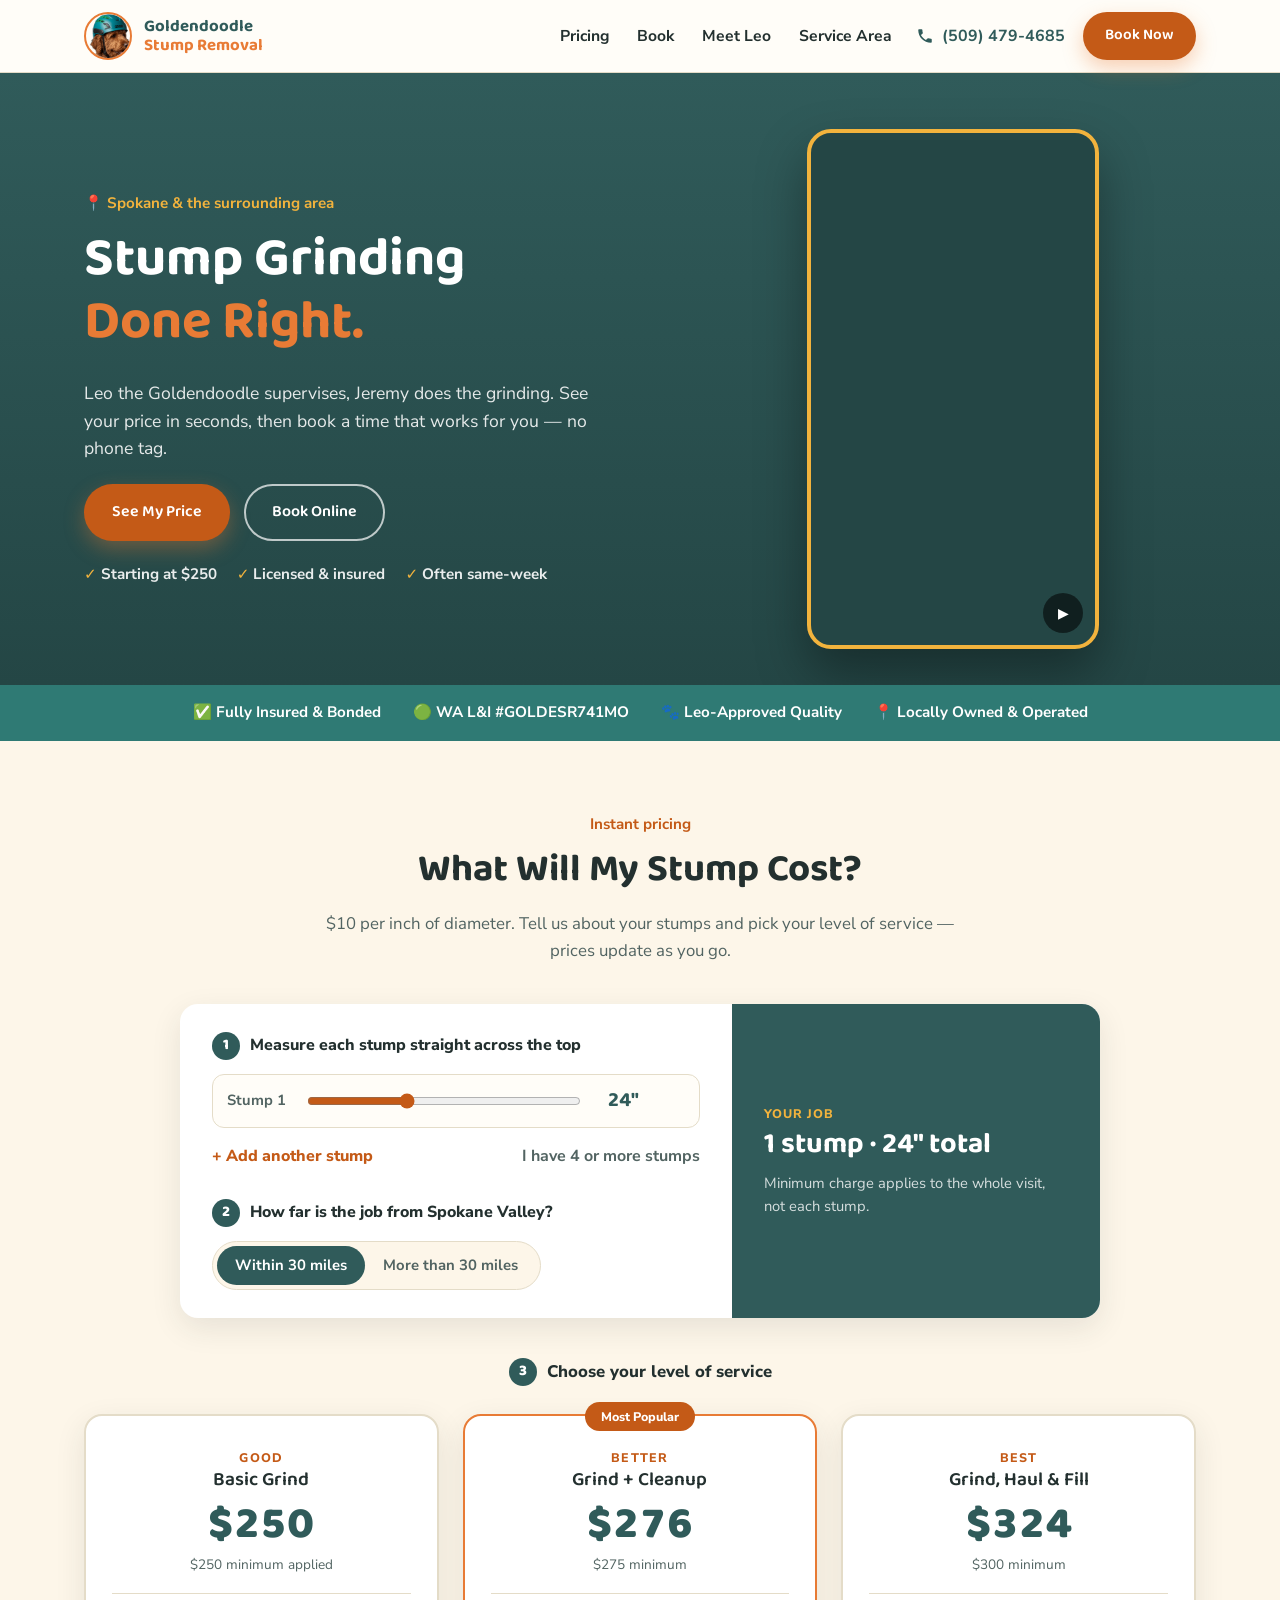
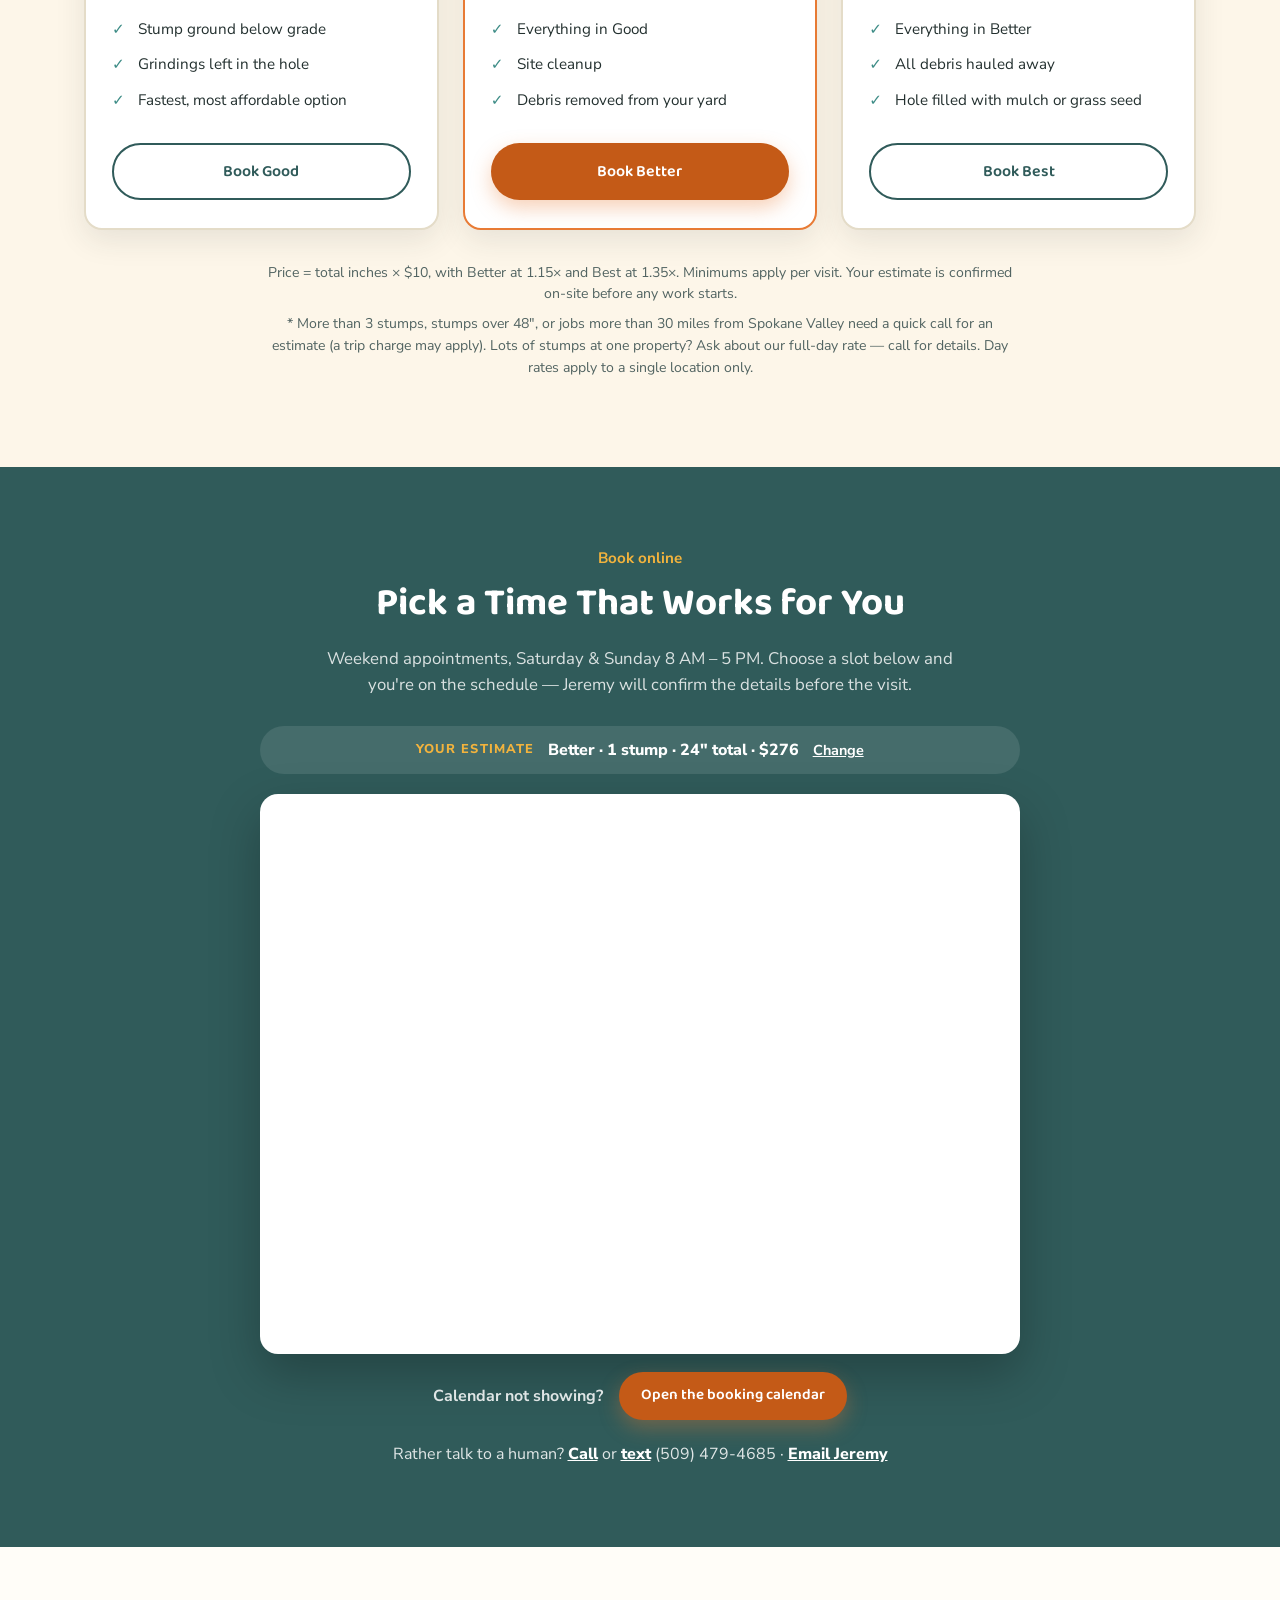
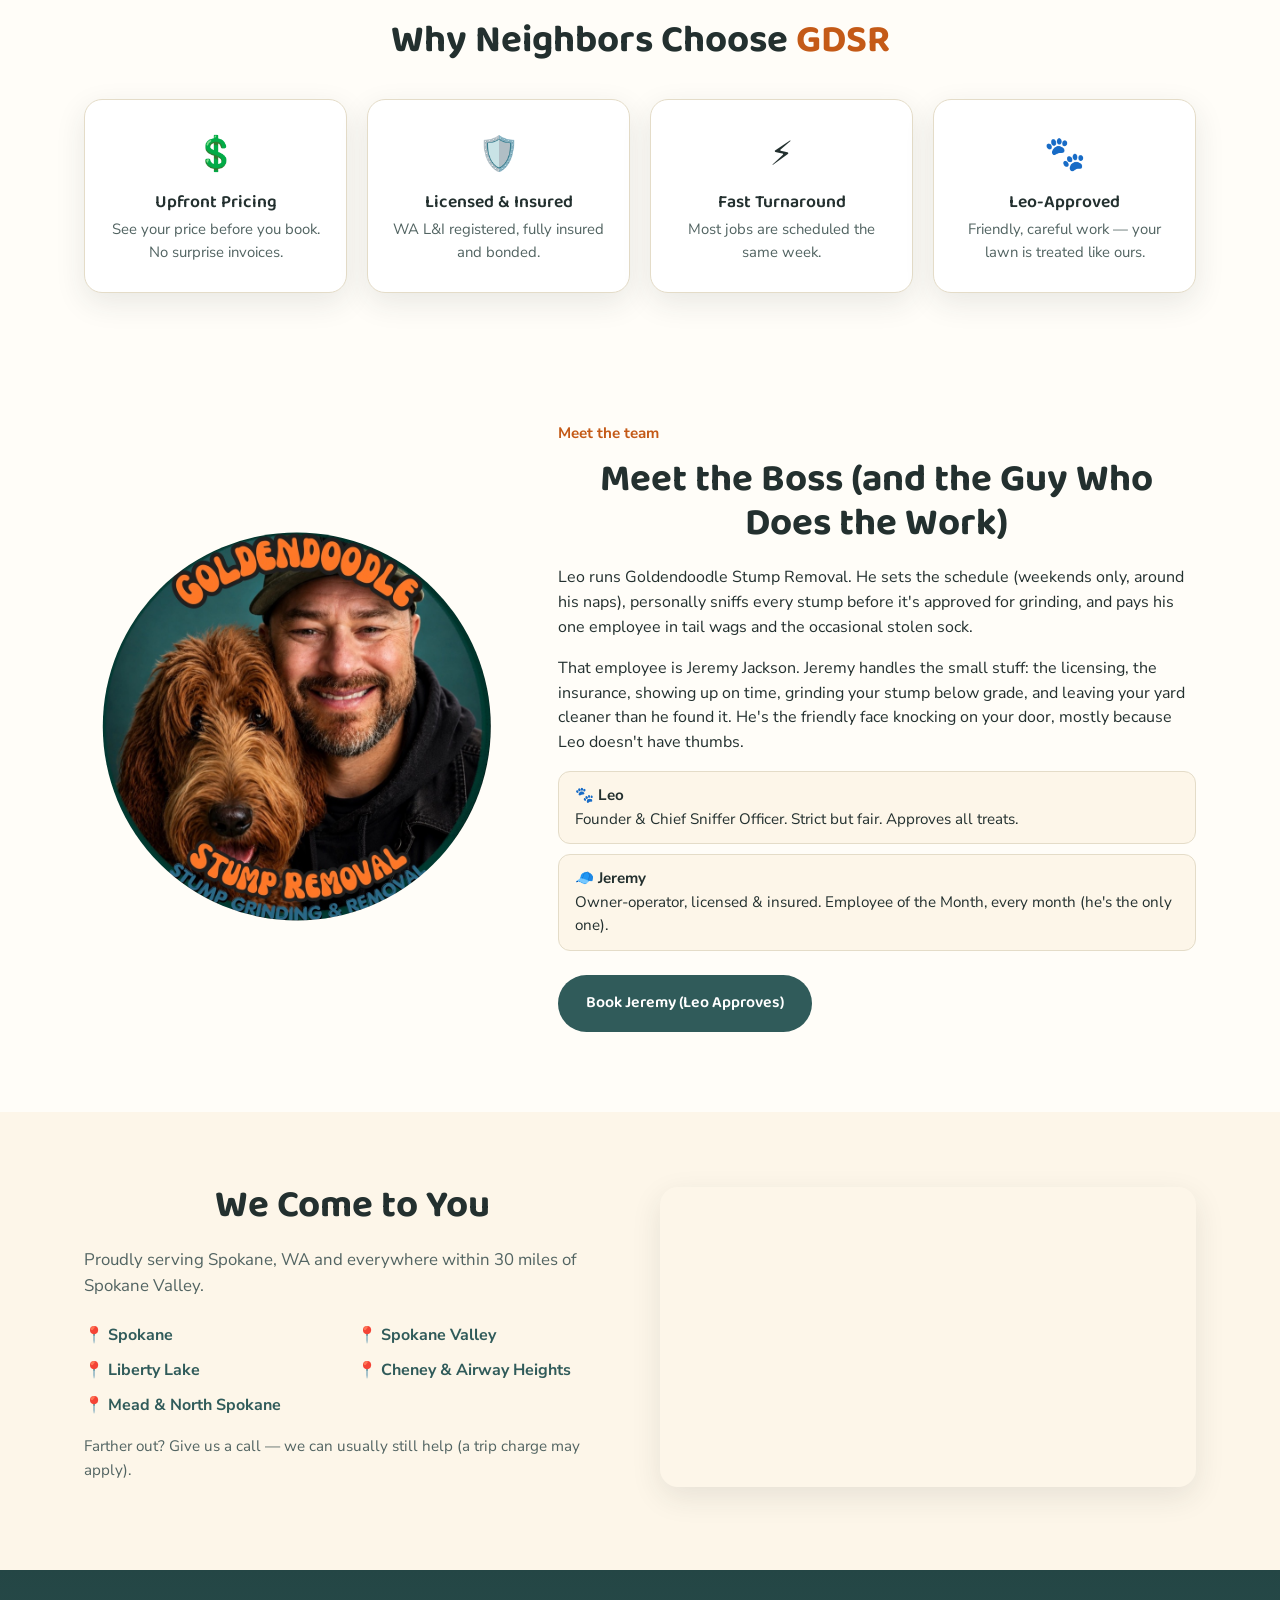
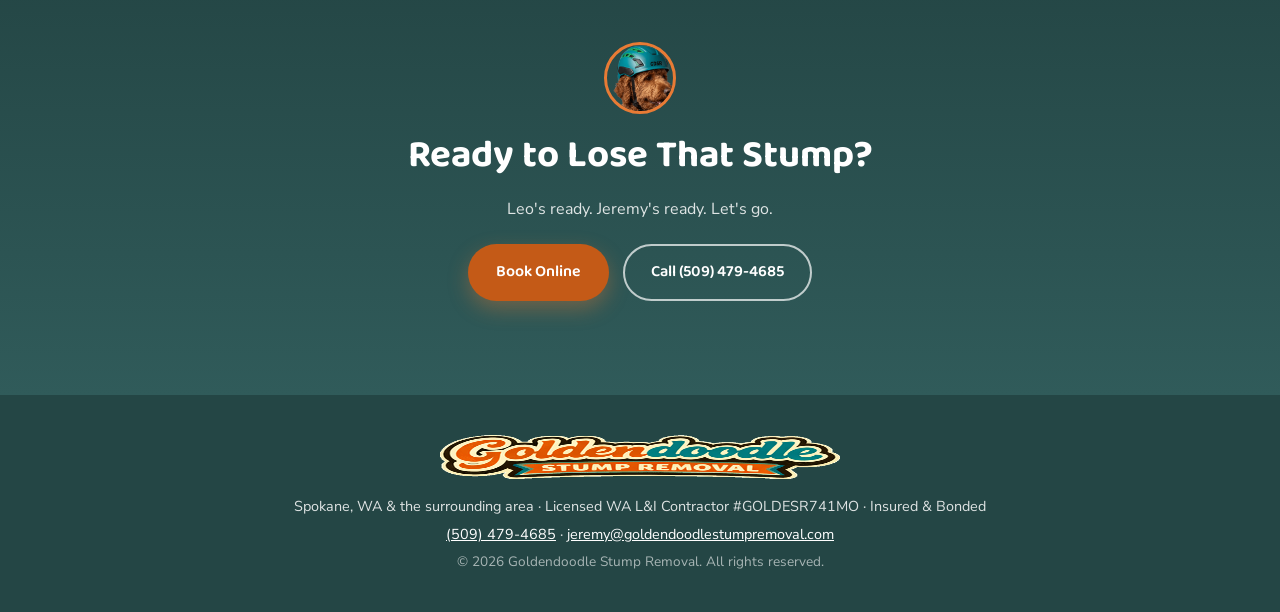
==== index.html @ be5dc145 "Meet the team: Jeremy and Leo photo, Leo-is-the-boss copy Co-Authored-By: Claude Opus 5.5 <noreply@a" ====
<!doctype html>
<html lang="en">
<head>
<meta charset="UTF-8">
<meta name="viewport" content="width=device-width, initial-scale=1.0">
<title>Goldendoodle Stump Removal | Stump Grinding &amp; Removal in Spokane, WA</title>
<meta name="description" content="Fast, friendly stump grinding in Spokane, WA and the surrounding area. See your price instantly and book online. Locally owned, licensed &amp; insured — call or text (509) 479-4685.">
<link rel="canonical" href="https://goldendoodlestumpremoval.com/">
<meta property="og:type" content="website">
<meta property="og:title" content="Goldendoodle Stump Removal — Spokane Stump Grinding">
<meta property="og:description" content="See your stump grinding price instantly and book online. Licensed &amp; insured, locally owned.">
<meta property="og:url" content="https://goldendoodlestumpremoval.com/">
<meta property="og:image" content="https://goldendoodlestumpremoval.com/images/jeremy-and-leo.jpg">
<meta name="theme-color" content="#305B5A">
<link rel="icon" type="image/png" sizes="32x32" href="images/favicon-32.png">
<link rel="icon" type="image/png" sizes="192x192" href="images/favicon-192.png">
<link rel="apple-touch-icon" href="images/favicon-192.png">
<link rel="preconnect" href="https://fonts.googleapis.com">
<link rel="preconnect" href="https://fonts.gstatic.com" crossorigin>
<link href="https://fonts.googleapis.com/css2?family=Baloo+2:wght@500;600;700;800&family=Nunito+Sans:wght@400;600;700;800&display=swap" rel="stylesheet">
<link rel="stylesheet" href="styles.css?v=7">
<script type="application/ld+json">
{
  "@context": "https://schema.org",
  "@type": "HomeAndConstructionBusiness",
  "name": "Goldendoodle Stump Removal",
  "url": "https://goldendoodlestumpremoval.com/",
  "telephone": "+1-509-479-4685",
  "email": "jeremy@goldendoodlestumpremoval.com",
  "image": "https://goldendoodlestumpremoval.com/images/jeremy-and-leo.jpg",
  "priceRange": "$250+",
  "address": { "@type": "PostalAddress", "addressLocality": "Spokane Valley", "addressRegion": "WA", "addressCountry": "US" },
  "areaServed": ["Spokane", "Spokane Valley", "Liberty Lake", "Cheney", "Airway Heights", "Mead"]
}
</script>
</head>
<body>

<a class="skip-link" href="#main">Skip to content</a>

<header class="site-header">
  <div class="wrap header-inner">
    <a class="brand" href="#top">
      <img src="images/leo-headshot.png" alt="" class="brand-mark" width="48" height="48">
      <span class="brand-text">
        <span class="brand-line brand-line-1">Goldendoodle</span>
        <span class="brand-line brand-line-2">Stump Removal</span>
      </span>
    </a>

    <nav class="main-nav" aria-label="Primary">
      <a href="#pricing">Pricing</a>
      <a href="#book">Book</a>
      <a href="#meet-leo">Meet Leo</a>
      <a href="#service-area">Service Area</a>
    </nav>

    <div class="header-actions">
      <a class="phone-link" href="tel:+15094794685">
        <svg viewBox="0 0 24 24" class="icon" aria-hidden="true"><path d="M6.6 10.8c1.4 2.8 3.8 5.2 6.6 6.6l2.2-2.2c.3-.3.7-.4 1-.2 1.1.4 2.3.6 3.6.6.6 0 1 .4 1 1V20c0 .6-.4 1-1 1C10.4 21 3 13.6 3 4c0-.6.4-1 1-1h3.5c.6 0 1 .4 1 1 0 1.3.2 2.5.6 3.6.1.3 0 .7-.2 1l-2.3 2.2z" fill="currentColor"/></svg>
        <span class="phone-text">(509) 479-4685</span>
      </a>
      <a href="#book" class="btn btn-primary btn-compact">Book Now</a>
    </div>
    <button class="nav-toggle" aria-label="Open menu" aria-expanded="false" aria-controls="mobile-nav">
      <span></span><span></span><span></span>
    </button>
  </div>
  <nav id="mobile-nav" class="mobile-nav" aria-label="Mobile">
    <a href="#pricing">Pricing</a>
    <a href="#book">Book Online</a>
    <a href="#meet-leo">Meet Leo</a>
    <a href="#service-area">Service Area</a>
    <a href="tel:+15094794685">Call (509) 479-4685</a>
  </nav>
</header>

<main id="main">

  <section id="top" class="hero">
    <div class="wrap hero-inner">
      <div class="hero-copy">
        <p class="eyebrow">📍 Spokane &amp; the surrounding area</p>
        <h1>Stump Grinding<br><span class="accent">Done Right.</span></h1>
        <p class="hero-sub">Leo the Goldendoodle supervises, Jeremy does the grinding. See your price in seconds, then book a time that works for you — no phone tag.</p>
        <div class="hero-actions">
          <a href="#pricing" class="btn btn-primary">See My Price</a>
          <a href="#book" class="btn btn-outline-light hero-book">Book Online</a>
          <a href="tel:+15094794685" class="btn btn-outline-light hero-call">Call</a>
        </div>
        <a href="#pricing" class="scroll-cue" aria-label="Scroll down to pricing">
          <svg viewBox="0 0 24 24" aria-hidden="true"><path d="M5 9l7 7 7-7" fill="none" stroke="currentColor" stroke-width="2.6" stroke-linecap="round" stroke-linejoin="round"/></svg>
        </a>
        <ul class="hero-points">
          <li>Starting at $250</li>
          <li>Licensed &amp; insured</li>
          <li>Often same-week</li>
        </ul>
      </div>
      <div class="hero-art">
        <div class="hero-video">
          <video src="images/stump-grinding.mp4" width="720" height="1280"
            autoplay muted loop playsinline preload="auto"
            aria-label="Jeremy unloading the stump grinder and grinding a stump down below the soil"></video>
          <button type="button" class="hero-video-toggle" aria-label="Pause video">❚❚</button>
        </div>
      </div>
    </div>
  </section>

  <div class="trust-strip">
    <div class="wrap trust-strip-inner">
      <span>✅ Fully Insured &amp; Bonded</span>
      <span>🟢 WA L&amp;I #GOLDESR741MO</span>
      <span>🐾 Leo-Approved Quality</span>
      <span>📍 Locally Owned &amp; Operated</span>
    </div>
  </div>

  <section id="pricing" class="services">
    <div class="wrap">
      <p class="eyebrow eyebrow-dark center">Instant pricing</p>
      <h2>What Will My Stump Cost?</h2>
      <p class="section-sub">$10 per inch of diameter. Tell us about your stumps and pick your level of service — prices update as you go.</p>

      <div class="calc">
        <div class="calc-inputs">
          <p class="calc-step"><span class="step-num">1</span> Measure each stump straight across the top</p>
          <div id="stump-list" class="stump-list"></div>
          <div class="stump-actions">
            <button type="button" id="add-stump" class="link-btn">+ Add another stump</button>
            <button type="button" id="many-stumps" class="link-btn link-btn-muted">I have 4 or more stumps</button>
          </div>

          <p class="calc-step"><span class="step-num">2</span> How far is the job from Spokane Valley?</p>
          <div class="segmented" role="radiogroup" aria-label="Distance from Spokane Valley">
            <label><input type="radio" name="distance" value="near" checked><span>Within 30 miles</span></label>
            <label><input type="radio" name="distance" value="far"><span>More than 30 miles</span></label>
          </div>
        </div>

        <div class="calc-summary" aria-live="polite">
          <p class="calc-summary-label">Your job</p>
          <p class="calc-summary-value" id="job-summary">1 stump · 24″ total</p>
          <p class="calc-summary-note" id="job-note">Minimum charge applies to the whole visit, not each stump.</p>
        </div>
      </div>

      <div id="call-notice" class="call-notice" hidden>
        <div>
          <p class="call-notice-title">This one needs a quick call</p>
          <p id="call-notice-reason" class="call-notice-text"></p>
        </div>
        <a href="tel:+15094794685" class="btn btn-primary">Call or Text (509) 479-4685</a>
      </div>

      <p class="calc-step calc-step-center"><span class="step-num">3</span> Choose your level of service</p>
      <div class="price-cards">
        <article class="price-card" data-tier="good">
          <p class="price-level">Good</p>
          <h3>Basic Grind</h3>
          <p class="price-tag"><span class="price-amount">$250</span></p>
          <p class="price-min">$250 minimum</p>
          <ul class="price-features">
            <li>Stump ground below grade</li>
            <li>Grindings left in the hole</li>
            <li>Fastest, most affordable option</li>
          </ul>
          <button type="button" class="btn btn-outline tier-btn">Book Good</button>
        </article>

        <article class="price-card price-card-featured" data-tier="better">
          <p class="price-badge">Most Popular</p>
          <p class="price-level">Better</p>
          <h3>Grind + Cleanup</h3>
          <p class="price-tag"><span class="price-amount">$276</span></p>
          <p class="price-min">$275 minimum</p>
          <ul class="price-features">
            <li>Everything in Good</li>
            <li>Site cleanup</li>
            <li>Debris removed from your yard</li>
          </ul>
          <button type="button" class="btn btn-primary tier-btn">Book Better</button>
        </article>

        <article class="price-card" data-tier="best">
          <p class="price-level">Best</p>
          <h3>Grind, Haul &amp; Fill</h3>
          <p class="price-tag"><span class="price-amount">$324</span></p>
          <p class="price-min">$300 minimum</p>
          <ul class="price-features">
            <li>Everything in Better</li>
            <li>All debris hauled away</li>
            <li>Hole filled with mulch or grass seed</li>
          </ul>
          <button type="button" class="btn btn-outline tier-btn">Book Best</button>
        </article>
      </div>

      <div class="price-fineprint">
        <p>Price = total inches × $10, with Better at 1.15× and Best at 1.35×. Minimums apply per visit. Your estimate is confirmed on-site before any work starts.</p>
        <p>* More than 3 stumps, stumps over 48″, or jobs more than 30 miles from Spokane Valley need a quick call for an estimate (a trip charge may apply). Lots of stumps at one property? Ask about our full-day rate — call for details. Day rates apply to a single location only.</p>
      </div>
    </div>
  </section>

  <section id="book" class="book">
    <div class="wrap">
      <p class="eyebrow center">Book online</p>
      <h2>Pick a Time That Works for You</h2>
      <p class="section-sub">Weekend appointments, Saturday &amp; Sunday 8 AM – 5 PM. Choose a slot below and you're on the schedule — Jeremy will confirm the details before the visit.</p>

      <div class="book-selection" id="book-selection">
        <span class="book-selection-label">Your estimate</span>
        <span class="book-selection-value" id="book-selection-value">Better · 1 stump · 24″ total · $276</span>
        <a href="#pricing" class="book-selection-edit">Change</a>
      </div>

      <div class="book-frame">
        <iframe src="https://api.leadconnectorhq.com/widget/booking/4DfR5LlIdesK0LKQRszZ" title="Book a stump grinding appointment" scrolling="no" id="4DfR5LlIdesK0LKQRszZ_gdsr"></iframe>
      </div>
      <div class="book-fallback" id="book-fallback">
        <p class="book-fallback-text" id="book-fallback-text">Calendar not showing?</p>
        <a class="btn btn-primary" href="https://api.leadconnectorhq.com/widget/booking/4DfR5LlIdesK0LKQRszZ" target="_blank" rel="noopener">Open the booking calendar</a>
      </div>
      <p class="book-alt">Rather talk to a human? <a href="tel:+15094794685">Call</a> or <a href="sms:+15094794685">text</a> (509) 479-4685 · <a href="mailto:jeremy@goldendoodlestumpremoval.com">Email Jeremy</a></p>
    </div>
  </section>

  <section class="intro">
    <div class="wrap">
      <h2>Why Neighbors Choose <span class="accent">GDSR</span></h2>
      <div class="feature-grid">
        <div class="feature-card">
          <span class="feature-icon" aria-hidden="true">💲</span>
          <h3>Upfront Pricing</h3>
          <p>See your price before you book. No surprise invoices.</p>
        </div>
        <div class="feature-card">
          <span class="feature-icon" aria-hidden="true">🛡️</span>
          <h3>Licensed &amp; Insured</h3>
          <p>WA L&amp;I registered, fully insured and bonded.</p>
        </div>
        <div class="feature-card">
          <span class="feature-icon" aria-hidden="true">⚡</span>
          <h3>Fast Turnaround</h3>
          <p>Most jobs are scheduled the same week.</p>
        </div>
        <div class="feature-card">
          <span class="feature-icon" aria-hidden="true">🐾</span>
          <h3>Leo-Approved</h3>
          <p>Friendly, careful work — your lawn is treated like ours.</p>
        </div>
      </div>
    </div>
  </section>

  <section id="meet-leo" class="meet-leo">
    <div class="wrap meet-leo-inner">
      <div class="meet-leo-art">
        <img src="images/jeremy-and-leo.jpg" alt="Jeremy Jackson, owner of Goldendoodle Stump Removal, with Leo the Goldendoodle" width="900" height="900" loading="lazy">
      </div>
      <div class="meet-leo-copy">
        <p class="eyebrow eyebrow-dark">Meet the team</p>
        <h2>Meet the Boss (and the Guy Who Does the Work)</h2>
        <p>Leo runs Goldendoodle Stump Removal. He sets the schedule (weekends only, around his naps), personally sniffs every stump before it's approved for grinding, and pays his one employee in tail wags and the occasional stolen sock.</p>
        <p>That employee is Jeremy Jackson. Jeremy handles the small stuff: the licensing, the insurance, showing up on time, grinding your stump below grade, and leaving your yard cleaner than he found it. He's the friendly face knocking on your door, mostly because Leo doesn't have thumbs.</p>
        <ul class="team-chart">
          <li><strong>🐾 Leo</strong> Founder &amp; Chief Sniffer Officer. Strict but fair. Approves all treats.</li>
          <li><strong>🧢 Jeremy</strong> Owner-operator, licensed &amp; insured. Employee of the Month, every month (he's the only one).</li>
        </ul>
        <a href="#book" class="btn btn-secondary">Book Jeremy (Leo Approves)</a>
      </div>
    </div>
  </section>

  <section id="service-area" class="service-area">
    <div class="wrap service-area-inner">
      <div class="service-area-copy">
        <h2>We Come to You</h2>
        <p class="lead">Proudly serving Spokane, WA and everywhere within 30 miles of Spokane Valley.</p>
        <ul class="area-list">
          <li>Spokane</li>
          <li>Spokane Valley</li>
          <li>Liberty Lake</li>
          <li>Cheney &amp; Airway Heights</li>
          <li>Mead &amp; North Spokane</li>
        </ul>
        <p class="area-note">Farther out? Give us a call — we can usually still help (a trip charge may apply).</p>
      </div>
      <div class="service-area-map">
        <iframe
          title="Goldendoodle Stump Removal service area map"
          src="https://maps.google.com/maps?q=Spokane%20Valley,WA&z=9&output=embed"
          loading="lazy"
          referrerpolicy="no-referrer-when-downgrade">
        </iframe>
      </div>
    </div>
  </section>

  <section class="final-cta">
    <div class="wrap final-cta-inner">
      <img src="images/leo-headshot.png" alt="" class="final-cta-logo" width="72" height="72" loading="lazy">
      <h2>Ready to Lose That Stump?</h2>
      <p>Leo's ready. Jeremy's ready. Let's go.</p>
      <div class="hero-actions final-cta-actions">
        <a href="#book" class="btn btn-primary">Book Online</a>
        <a href="tel:+15094794685" class="btn btn-outline-light">Call (509) 479-4685</a>
      </div>
    </div>
  </section>

</main>

<footer class="site-footer">
  <div class="wrap footer-inner">
    <img src="images/logo-wordmark.png" alt="Goldendoodle Stump Removal" class="footer-logo" width="400" height="124" loading="lazy">
    <p class="footer-meta">Spokane, WA &amp; the surrounding area · Licensed WA L&amp;I Contractor #GOLDESR741MO · Insured &amp; Bonded</p>
    <p class="footer-meta"><a href="tel:+15094794685">(509) 479-4685</a> · <a href="mailto:jeremy@goldendoodlestumpremoval.com">jeremy@goldendoodlestumpremoval.com</a></p>
    <p class="footer-copy">&copy; <span id="year"></span> Goldendoodle Stump Removal. All rights reserved.</p>
  </div>
</footer>

<div class="mobile-cta-bar">
  <a href="tel:+15094794685" class="btn btn-secondary">Call</a>
  <a href="#book" class="btn btn-primary">Book Online</a>
</div>

<script src="script.js?v=5"></script>
<script src="https://link.msgsndr.com/js/form_embed.js" defer></script>
</body>
</html>
---- styles.css ----
/* Goldendoodle Stump Removal — styles v2
   Palette sampled from the real original site screenshots. */

:root {
  --teal-dark: #305B5A;    /* hero / dark bands */
  --teal-dark-2: #244645;
  --teal: #4FA59F;         /* trust strip / brand teal */
  --teal-deep: #3D8C86;
  --orange: #E87B35;       /* accent / borders */
  --orange-dark: #C45A17;  /* buttons & text on light (readable contrast) */
  --orange-darker: #A34A12;
  --gold: #F2B33D;         /* secondary accent (hero arc) */
  --cream: #FDF6E9;
  --cream-2: #FFFDF8;
  --ink: #23302F;
  --ink-soft: #526462;
  --line: #E4DCC8;
  --font-display: 'Baloo 2', system-ui, sans-serif;
  --font-body: 'Nunito Sans', system-ui, sans-serif;
  --shadow-card: 0 10px 30px rgba(35, 48, 47, 0.10);
  --shadow-card-hover: 0 16px 40px rgba(35, 48, 47, 0.16);
  --radius: 18px;
}

* { box-sizing: border-box; }

html { scroll-behavior: smooth; }

body {
  margin: 0;
  font-family: var(--font-body);
  color: var(--ink);
  background: var(--cream-2);
  line-height: 1.55;
  -webkit-font-smoothing: antialiased;
}

h1, h2, h3 {
  font-family: var(--font-display);
  line-height: 1.15;
  margin: 0 0 .5em;
  color: var(--ink);
}

h1 { font-size: clamp(2.2rem, 5vw, 3.4rem); font-weight: 700; }
h2 { font-size: clamp(1.7rem, 3.4vw, 2.4rem); font-weight: 700; text-align: center; }
h3 { font-size: 1.2rem; font-weight: 600; }
p { margin: 0 0 1em; }
img { max-width: 100%; display: block; }
a { color: inherit; }

.wrap {
  max-width: 1160px;
  margin: 0 auto;
  padding: 0 24px;
}

.accent { color: var(--orange); }
main .accent { color: var(--orange-dark); }
.hero .accent { color: var(--orange); }

.skip-link {
  position: absolute;
  left: -999px;
  top: auto;
  background: var(--orange);
  color: #fff;
  padding: 12px 20px;
  z-index: 1000;
  border-radius: 0 0 8px 0;
}
.skip-link:focus { left: 0; top: 0; }

.section-sub {
  text-align: center;
  color: var(--ink-soft);
  max-width: 640px;
  margin: 0 auto 40px;
  font-size: 1.05rem;
}

/* Buttons */
.btn {
  display: inline-flex;
  align-items: center;
  justify-content: center;
  gap: 8px;
  padding: 14px 26px;
  border-radius: 999px;
  font-family: var(--font-display);
  font-weight: 600;
  font-size: 1rem;
  text-decoration: none;
  border: 2px solid transparent;
  cursor: pointer;
  transition: transform .15s ease, box-shadow .15s ease, background .15s ease, color .15s ease;
  white-space: nowrap;
}
.btn:hover { transform: translateY(-2px); }

.btn-primary {
  background: var(--orange-dark);
  color: #fff;
  box-shadow: 0 8px 20px rgba(232, 123, 53, .35);
}
.btn-primary:hover { background: var(--orange-darker); }

.btn-secondary {
  background: var(--teal-dark);
  color: #fff;
}
.btn-secondary:hover { background: var(--teal-dark-2); }

.btn-outline {
  background: transparent;
  color: var(--teal-dark);
  border-color: var(--teal-dark);
}
.btn-outline:hover { background: var(--teal-dark); color: #fff; }

.btn-outline-light {
  background: transparent;
  color: #fff;
  border-color: rgba(255,255,255,.7);
}
.btn-outline-light:hover { background: rgba(255,255,255,.15); }

.btn-compact { padding: 10px 20px; font-size: .95rem; }

/* Header */
.site-header {
  position: sticky;
  top: 0;
  z-index: 100;
  background: var(--cream-2);
  border-bottom: 1px solid var(--line);
}
.header-inner {
  display: flex;
  align-items: center;
  gap: 24px;
  padding-top: 12px;
  padding-bottom: 12px;
}
.brand {
  display: flex;
  align-items: center;
  gap: 12px;
  text-decoration: none;
  margin-right: auto;
}
.brand-mark {
  width: 48px;
  height: 48px;
  border-radius: 50%;
  object-fit: cover;
  border: 2px solid var(--orange);
}
.brand-text {
  display: flex;
  flex-direction: column;
  font-family: var(--font-display);
  font-weight: 700;
  line-height: 1.15;
  color: var(--teal-dark);
}
.brand-line-1 { font-size: 1.05rem; white-space: nowrap; }
.brand-line-2 { font-size: 1.05rem; color: var(--orange); white-space: nowrap; }

.main-nav {
  display: flex;
  gap: 28px;
}
.main-nav a {
  text-decoration: none;
  font-weight: 700;
  color: var(--ink);
  font-size: .98rem;
}
.main-nav a:hover { color: var(--orange); }

.header-actions {
  display: flex;
  align-items: center;
  gap: 18px;
}
.phone-link {
  display: flex;
  align-items: center;
  gap: 8px;
  text-decoration: none;
  color: var(--teal-dark);
  font-weight: 700;
}
.phone-link .icon { width: 18px; height: 18px; }
.phone-link:hover { color: var(--orange); }

.nav-toggle {
  display: none;
  flex-direction: column;
  justify-content: center;
  gap: 5px;
  width: 40px;
  height: 40px;
  background: none;
  border: none;
  cursor: pointer;
}
.nav-toggle span {
  display: block;
  height: 3px;
  border-radius: 2px;
  background: var(--teal-dark);
}

.mobile-nav {
  display: none;
  flex-direction: column;
  border-top: 1px solid var(--line);
  background: var(--cream-2);
}
.mobile-nav a {
  padding: 14px 24px;
  text-decoration: none;
  color: var(--ink);
  font-weight: 700;
  border-bottom: 1px solid var(--line);
}
.mobile-nav.open { display: flex; }

/* Hero */
.hero {
  position: relative;
  background: linear-gradient(180deg, var(--teal-dark) 0%, var(--teal-dark-2) 100%);
  overflow: hidden;
  padding-top: 20px;
}
.hero-inner {
  position: relative;
  z-index: 1;
  display: grid;
  grid-template-columns: 1.1fr .9fr;
  align-items: center;
  gap: 32px;
  padding: 36px 24px;
}
.hero-copy { color: #fff; }
.eyebrow {
  display: inline-block;
  font-weight: 700;
  color: var(--gold);
  margin-bottom: 12px;
  font-size: .95rem;
}
.hero h1 { color: #fff; }
.hero-sub {
  color: rgba(255,255,255,.88);
  font-size: 1.1rem;
  max-width: 46ch;
}
.hero-actions {
  display: flex;
  flex-wrap: wrap;
  gap: 14px;
  margin: 22px 0;
}
.hero-points {
  list-style: none;
  display: flex;
  flex-wrap: wrap;
  gap: 8px 20px;
  padding: 0;
  margin: 0;
  color: rgba(255,255,255,.9);
  font-weight: 700;
  font-size: .95rem;
}
.hero-points li::before { content: "✓ "; color: var(--gold); }
.lead { color: var(--ink-soft); font-size: 1.05rem; margin: 0 0 24px; }
.hero-phone {
  display: inline-flex;
  align-items: center;
  gap: 8px;
  color: #fff;
  text-decoration: none;
  font-weight: 700;
  font-size: 1.05rem;
}
.hero-phone .icon { width: 20px; height: 20px; }
.hero-art { position: relative; text-align: center; }
.hero-video {
  position: relative;
  margin: 0 auto;
  /* Sized so the hero and the trust strip fit on the first screen */
  height: min(calc(100svh - 230px), 520px);
  min-height: 300px;
  aspect-ratio: 9 / 16;
  border-radius: 24px;
  overflow: hidden;
  border: 4px solid var(--gold);
  background: var(--teal-dark-2);
  box-shadow: 0 24px 50px rgba(0,0,0,.35);
}
.hero-video video { display: block; width: 100%; height: 100%; object-fit: cover; }
.hero-video-toggle {
  position: absolute;
  right: 12px;
  bottom: 12px;
  width: 40px;
  height: 40px;
  border: 0;
  border-radius: 50%;
  background: rgba(0,0,0,.55);
  color: #fff;
  font-size: .85rem;
  cursor: pointer;
}
.hero-video-toggle:hover { background: rgba(0,0,0,.75); }
.hero-call, .scroll-cue { display: none; }
.scroll-cue {
  width: 44px;
  height: 44px;
  margin: 6px auto 0;
  color: var(--gold);
  animation: scroll-bounce 1.6s ease-in-out infinite;
}
.scroll-cue svg { width: 100%; height: 100%; }
@keyframes scroll-bounce {
  0%, 100% { transform: translateY(0); }
  50% { transform: translateY(8px); }
}

/* Trust strip */
.trust-strip {
  background: #2F7A74;
  color: #fff;
}
.trust-strip-inner {
  display: flex;
  flex-wrap: wrap;
  justify-content: center;
  gap: 12px 32px;
  padding: 16px 24px;
  font-weight: 700;
  font-size: .95rem;
  text-align: center;
}

/* Intro / feature grid */
.intro { padding: 72px 0 48px; }
.feature-grid {
  display: grid;
  grid-template-columns: repeat(4, 1fr);
  gap: 20px;
  margin-top: 36px;
}
.feature-card {
  background: #fff;
  border: 1px solid var(--line);
  border-radius: var(--radius);
  padding: 28px 18px;
  text-align: center;
  box-shadow: var(--shadow-card);
}
.feature-icon { font-size: 2.1rem; display: block; margin-bottom: 12px; }
.feature-card h3 { font-size: 1.1rem; margin: 0 0 6px; }
.feature-card p { color: var(--ink-soft); font-size: .93rem; margin: 0; }

/* Pricing calculator */
.services { padding: 72px 0 80px; background: var(--cream); }
.center { display: block; text-align: center; }

.calc {
  display: grid;
  grid-template-columns: 1.5fr 1fr;
  gap: 0;
  background: #fff;
  border-radius: var(--radius);
  box-shadow: var(--shadow-card);
  overflow: hidden;
  max-width: 920px;
  margin: 0 auto 28px;
}
.calc-inputs { padding: 28px 32px; }
.calc-step {
  display: flex;
  align-items: center;
  gap: 10px;
  font-weight: 800;
  margin: 0 0 14px;
}
.calc-step-center { justify-content: center; margin: 40px 0 28px; font-size: 1.05rem; }
.step-num {
  display: inline-grid;
  place-items: center;
  width: 28px;
  height: 28px;
  border-radius: 50%;
  background: var(--teal-dark);
  color: #fff;
  font-family: var(--font-display);
  font-size: .95rem;
  flex-shrink: 0;
}

.stump-list { display: flex; flex-direction: column; gap: 10px; }
.stump-row {
  display: grid;
  grid-template-columns: 64px 1fr auto 32px;
  align-items: center;
  gap: 14px;
  padding: 10px 14px;
  background: var(--cream-2);
  border: 1px solid var(--line);
  border-radius: 12px;
}
.stump-label { font-weight: 700; font-size: .92rem; color: var(--ink-soft); }
.stump-row input[type="range"] {
  width: 100%;
  accent-color: var(--orange-dark);
  cursor: pointer;
}
.stump-value {
  display: inline-flex;
  align-items: baseline;
  font-family: var(--font-display);
  font-weight: 700;
  font-size: 1.3rem;
  color: var(--teal-dark);
}
.stump-value input {
  width: 3.2ch;
  border: none;
  background: transparent;
  font: inherit;
  color: inherit;
  text-align: right;
  padding: 0;
  -moz-appearance: textfield;
}
.stump-value input::-webkit-outer-spin-button,
.stump-value input::-webkit-inner-spin-button { -webkit-appearance: none; margin: 0; }
.stump-value input:focus { outline: 2px solid var(--teal); border-radius: 4px; }
.stump-remove {
  width: 32px;
  height: 32px;
  border-radius: 50%;
  border: 1px solid var(--line);
  background: #fff;
  color: var(--ink-soft);
  font-size: 1.2rem;
  line-height: 1;
  cursor: pointer;
}
.stump-remove:hover { color: #B3401F; border-color: #B3401F; }

.stump-actions {
  display: flex;
  flex-wrap: wrap;
  justify-content: space-between;
  gap: 8px 16px;
  margin: 12px 0 26px;
}
.link-btn {
  background: none;
  border: none;
  padding: 4px 0;
  font: inherit;
  font-weight: 800;
  color: var(--orange-dark);
  cursor: pointer;
}
.link-btn:hover { text-decoration: underline; }
.link-btn-muted { color: var(--ink-soft); font-weight: 700; }
.link-btn[aria-pressed="true"] { color: var(--teal-dark); }

.segmented {
  display: inline-flex;
  flex-wrap: wrap;
  background: var(--cream);
  border: 1px solid var(--line);
  border-radius: 999px;
  padding: 4px;
}
.segmented label { cursor: pointer; }
.segmented input { position: absolute; opacity: 0; pointer-events: none; }
.segmented span {
  display: block;
  padding: 8px 18px;
  border-radius: 999px;
  font-weight: 700;
  font-size: .93rem;
  color: var(--ink-soft);
}
.segmented input:checked + span { background: var(--teal-dark); color: #fff; }
.segmented input:focus-visible + span { outline: 2px solid var(--orange); outline-offset: 2px; }

.calc-summary {
  background: var(--teal-dark);
  color: #fff;
  padding: 28px 32px;
  display: flex;
  flex-direction: column;
  justify-content: center;
}
.calc-summary-label {
  text-transform: uppercase;
  letter-spacing: .08em;
  font-size: .78rem;
  font-weight: 800;
  color: var(--gold);
  margin: 0 0 4px;
}
.calc-summary-value {
  font-family: var(--font-display);
  font-weight: 700;
  font-size: 1.8rem;
  line-height: 1.2;
  margin: 0 0 10px;
}
.calc-summary-note { color: rgba(255,255,255,.8); font-size: .92rem; margin: 0; }

.call-notice {
  display: flex;
  align-items: center;
  justify-content: space-between;
  gap: 16px 24px;
  flex-wrap: wrap;
  max-width: 920px;
  margin: 0 auto;
  padding: 20px 24px;
  background: #FFF1E4;
  border: 2px solid var(--orange);
  border-radius: var(--radius);
}
.call-notice[hidden] { display: none; }
.call-notice-title { font-family: var(--font-display); font-weight: 700; font-size: 1.2rem; margin: 0 0 2px; }
.call-notice-text { margin: 0; color: var(--ink); max-width: 56ch; }

.price-cards {
  display: grid;
  grid-template-columns: repeat(3, 1fr);
  gap: 24px;
  align-items: stretch;
}
.price-card {
  background: #fff;
  border: 2px solid var(--line);
  border-radius: var(--radius);
  padding: 32px 26px 28px;
  box-shadow: var(--shadow-card);
  display: flex;
  flex-direction: column;
  text-align: center;
  position: relative;
  transition: box-shadow .15s ease, transform .15s ease, border-color .15s ease;
}
.price-card:hover { box-shadow: var(--shadow-card-hover); transform: translateY(-3px); }
.price-card.is-selected { border-color: var(--orange); }
.price-badge {
  position: absolute;
  top: -14px;
  left: 50%;
  transform: translateX(-50%);
  background: var(--orange-dark);
  color: #fff;
  font-size: .78rem;
  font-weight: 800;
  padding: 5px 16px;
  border-radius: 999px;
  margin: 0;
  white-space: nowrap;
}
.price-level {
  text-transform: uppercase;
  letter-spacing: .1em;
  font-size: .78rem;
  font-weight: 800;
  color: var(--orange-dark);
  margin: 0 0 2px;
}
.price-card h3 { margin-bottom: 8px; }
.price-tag {
  font-family: var(--font-display);
  font-size: 2.8rem;
  font-weight: 800;
  line-height: 1;
  color: var(--teal-dark);
  margin: 4px 0 6px;
  font-variant-numeric: tabular-nums;
}
.price-min { color: var(--ink-soft); font-size: .85rem; margin: 0 0 18px; }
.price-features {
  list-style: none;
  padding: 18px 0 0;
  margin: 0 0 24px;
  text-align: left;
  flex: 1;
  border-top: 1px solid var(--line);
}
.price-features li {
  padding: 6px 0 6px 26px;
  position: relative;
  font-size: .95rem;
}
.price-features li::before {
  content: "✓";
  position: absolute;
  left: 0;
  color: var(--teal-deep);
  font-weight: 800;
}
.needs-call .price-tag { font-size: 2.2rem; }

.price-fineprint {
  max-width: 760px;
  margin: 32px auto 0;
  color: var(--ink-soft);
  font-size: .88rem;
  text-align: center;
}
.price-fineprint p { margin: 0 0 8px; }

/* Meet Leo */
.meet-leo { padding: 80px 0; }
.meet-leo-inner {
  display: grid;
  grid-template-columns: .8fr 1.2fr;
  gap: 48px;
  align-items: center;
}
.meet-leo-art img {
  display: block;
  width: 100%;
  height: auto;
  aspect-ratio: 1;
  max-width: 400px;
  margin: 0 auto;
  /* The photo is a round badge on a black square; show only the circle */
  clip-path: circle(48.5% at 50% 50%);
  filter: drop-shadow(0 16px 30px rgba(35,48,47,.18));
}
.team-chart {
  list-style: none;
  padding: 0;
  margin: 0 0 24px;
  display: grid;
  gap: 10px;
}
.team-chart li {
  background: var(--cream);
  border: 1px solid var(--line);
  border-radius: 12px;
  padding: 12px 16px;
  font-size: .95rem;
}
.team-chart strong { display: block; color: var(--ink); }
.eyebrow-dark { color: var(--orange-dark); }

/* Service area */
.service-area { padding: 72px 0; background: var(--cream); }
.service-area-inner {
  display: grid;
  grid-template-columns: 1fr 1fr;
  gap: 40px;
  align-items: center;
}
.area-list {
  list-style: none;
  padding: 0;
  margin: 0 0 18px;
  display: grid;
  grid-template-columns: 1fr 1fr;
  gap: 10px;
}
.area-list li {
  padding-left: 24px;
  position: relative;
  font-weight: 700;
  color: var(--teal-dark);
}
.area-list li::before {
  content: "📍";
  position: absolute;
  left: 0;
}
.area-note { color: var(--ink-soft); font-size: .95rem; }
.service-area-map iframe {
  width: 100%;
  height: 300px;
  border: 0;
  border-radius: var(--radius);
  box-shadow: var(--shadow-card);
}

/* Booking */
.book { padding: 80px 0; background: var(--teal-dark); color: #fff; }
.book h2 { color: #fff; }
.book .section-sub { color: rgba(255,255,255,.82); margin-bottom: 28px; }
.book-selection {
  display: flex;
  flex-wrap: wrap;
  align-items: center;
  justify-content: center;
  gap: 6px 14px;
  max-width: 760px;
  margin: 0 auto 20px;
  padding: 12px 20px;
  background: rgba(255,255,255,.1);
  border-radius: 999px;
  text-align: center;
}
.book-selection-label { font-size: .8rem; font-weight: 800; text-transform: uppercase; letter-spacing: .08em; color: var(--gold); }
.book-selection-value { font-weight: 800; }
.book-selection-edit { color: #fff; font-weight: 700; font-size: .9rem; }
.book-frame {
  max-width: 760px;
  margin: 0 auto;
  background: #fff;
  border-radius: var(--radius);
  box-shadow: 0 20px 50px rgba(0,0,0,.25);
  overflow: hidden;
  min-height: 560px;
}
.book-frame iframe { display: block; width: 100%; min-height: 560px; border: none; overflow: hidden; }
.book-fallback {
  display: flex;
  flex-wrap: wrap;
  align-items: center;
  justify-content: center;
  gap: 10px 16px;
  margin: 18px auto 0;
  max-width: 760px;
  text-align: center;
}
.book-fallback-text { margin: 0; color: rgba(255,255,255,.85); font-weight: 700; }
.book-fallback .btn { padding: 10px 20px; font-size: .95rem; }
.book-fallback.is-stuck {
  padding: 18px 20px;
  background: #FFF1E4;
  border: 2px solid var(--orange);
  border-radius: var(--radius);
}
.book-fallback.is-stuck .book-fallback-text { color: var(--ink); }
.book-alt { text-align: center; margin: 22px 0 0; color: rgba(255,255,255,.85); }
.book-alt a { color: #fff; font-weight: 800; }

/* Final CTA */
.final-cta {
  background: linear-gradient(180deg, var(--teal-dark-2) 0%, var(--teal-dark) 100%);
  color: #fff;
  padding: 72px 0;
  text-align: center;
}
.final-cta-logo {
  width: 72px;
  height: 72px;
  border-radius: 50%;
  margin: 0 auto 20px;
  border: 3px solid var(--orange);
}
.final-cta h2 { color: #fff; }
.final-cta p { color: rgba(255,255,255,.85); }
.final-cta-actions { justify-content: center; }

/* Footer */
.site-footer {
  background: var(--teal-dark-2);
  color: rgba(255,255,255,.85);
  padding: 40px 0;
}
.footer-inner { text-align: center; }
.footer-logo { height: 44px; margin: 0 auto 16px; }
.footer-meta { font-size: .9rem; margin: 0 0 6px; }
.footer-meta a { color: #fff; }
.footer-copy { font-size: .85rem; color: rgba(255,255,255,.6); margin: 0; }

/* Sticky call/book bar on phones */
.mobile-cta-bar { display: none; }

:focus-visible { outline: 3px solid var(--orange); outline-offset: 2px; }

@media (prefers-reduced-motion: reduce) {
  html { scroll-behavior: auto; }
  .scroll-cue { animation: none; }
  .btn, .price-card { transition: none; }
  .btn:hover, .price-card:hover { transform: none; }
}

/* Responsive */
@media (max-width: 900px) {
  .main-nav { display: none; }
  .nav-toggle { display: flex; }
  .hero-inner { grid-template-columns: 1fr; text-align: center; padding-top: 24px; padding-bottom: 24px; gap: 16px; }
  .hero-actions { justify-content: center; }
  .hero-points {
  list-style: none;
  display: flex;
  flex-wrap: wrap;
  gap: 8px 20px;
  padding: 0;
  margin: 0;
  color: rgba(255,255,255,.9);
  font-weight: 700;
  font-size: .95rem;
}
.hero-points li::before { content: "✓ "; color: var(--gold); }
.lead { color: var(--ink-soft); font-size: 1.05rem; margin: 0 0 24px; }
.hero-phone { justify-content: center; }
  .hero-art { margin-top: 12px; }
  .hero-video { height: min(calc(100svh - 560px), 420px); min-height: 220px; }
  .feature-grid { grid-template-columns: repeat(2, 1fr); }
  .hero-points { justify-content: center; }
  .price-cards { grid-template-columns: 1fr; max-width: 460px; margin: 0 auto; gap: 28px; }
  .calc { grid-template-columns: 1fr; }
  .meet-leo-inner,
  .service-area-inner { grid-template-columns: 1fr; }
  .meet-leo-art img { max-width: 300px; }
  .service-area-copy h2 { text-align: center; }
  .service-area-copy .lead, .area-note { text-align: center; }
  body { padding-bottom: 76px; }
  .mobile-cta-bar {
    display: grid;
    grid-template-columns: 1fr 2fr;
    gap: 10px;
    position: fixed;
    left: 0; right: 0; bottom: 0;
    z-index: 90;
    padding: 10px 16px calc(10px + env(safe-area-inset-bottom));
    background: rgba(255,253,248,.96);
    border-top: 1px solid var(--line);
    box-shadow: 0 -6px 20px rgba(35,48,47,.08);
  }
  .mobile-cta-bar .btn { padding: 12px 16px; }
}

@media (max-width: 560px) {
  .header-inner { gap: 10px; }
  .brand-mark { width: 40px; height: 40px; }
  .brand-line-1, .brand-line-2 { font-size: .92rem; }
  .btn-compact { padding: 8px 14px; font-size: .85rem; }
  .wrap { padding: 0 16px; }
  .calc-inputs, .calc-summary { padding: 22px 18px; }
  .stump-row { grid-template-columns: 1fr auto 32px; gap: 8px 12px; }
  .stump-row input[type="range"] { grid-column: 1 / -1; grid-row: 2; }
  .book-selection { border-radius: 14px; }
  .area-list { grid-template-columns: 1fr; }
}

@media (max-width: 480px) {
  .phone-text { display: none; }
  .header-actions { gap: 10px; }
  .phone-link { padding: 6px; }
}

@media (max-width: 400px) {
  .header-inner { gap: 8px; }
  .phone-link { display: none; }
  .brand-line-1, .brand-line-2 { font-size: .82rem; }
  .brand-mark { width: 36px; height: 36px; }
  .btn-compact { padding: 8px 12px; font-size: .8rem; }
}

/* Phones: the video leads the first screen, with just the two buttons and a scroll cue,
   and the trust strip still visible. The headline stays for search engines and screen readers. */
@media (max-width: 640px) {
  .hero-inner { padding-top: 16px; padding-bottom: 8px; gap: 14px; }
  .hero-art { order: -1; margin-top: 0; }
  .hero .eyebrow, .hero-sub, .hero-points, .hero-book { display: none; }
  .hero h1 {
    position: absolute;
    width: 1px; height: 1px;
    overflow: hidden;
    clip: rect(0 0 0 0);
    white-space: nowrap;
  }
  .hero-actions { margin: 0; gap: 10px; justify-content: center; flex-wrap: nowrap; }
  .hero-actions .btn { flex: 1; max-width: 180px; }
  .hero-call { display: inline-flex; justify-content: center; }
  .scroll-cue { display: block; margin-top: 0; }
  .hero-video { height: min(calc(100svh - 360px), 560px); min-height: 220px; border-radius: 18px; border-width: 3px; }
  .trust-strip-inner {
    display: grid;
    grid-template-columns: 1fr 1fr;
    gap: 4px 8px;
    padding: 8px 10px;
    font-size: .72rem;
    white-space: nowrap;
  }
}
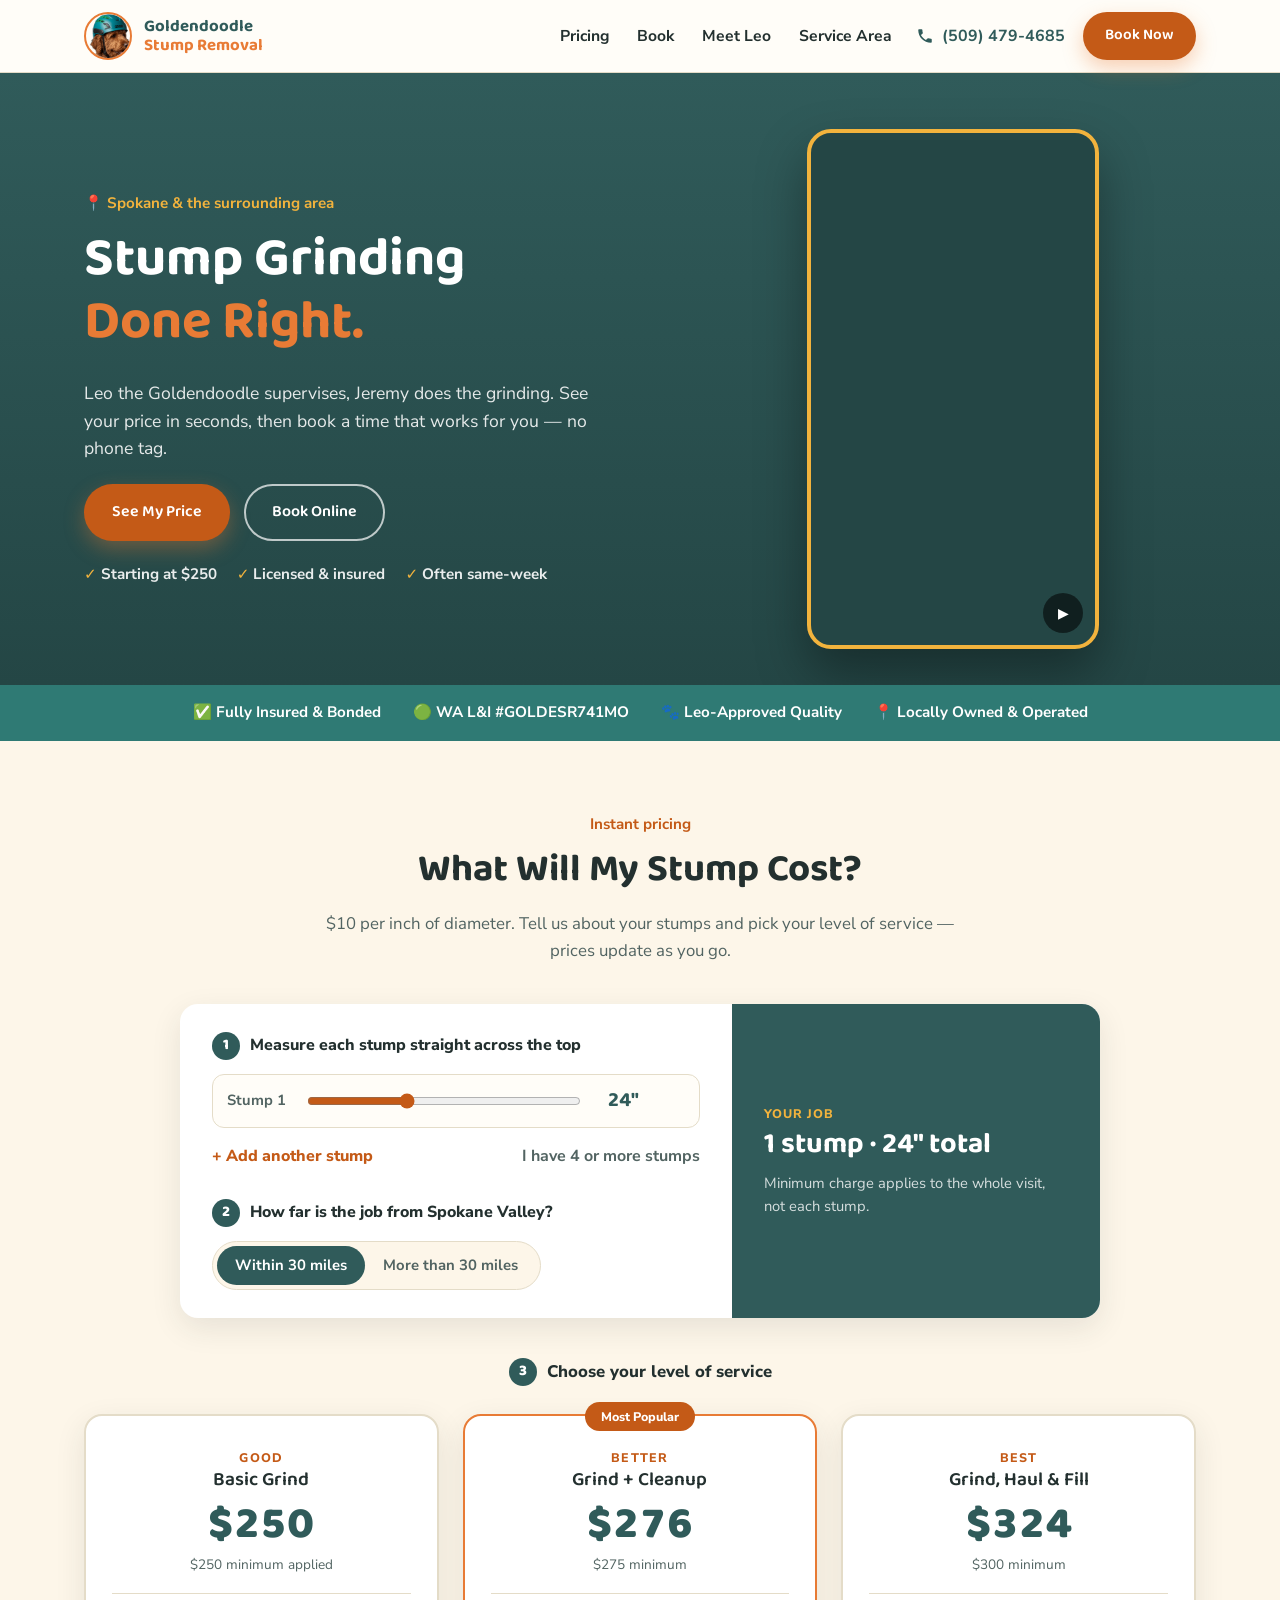
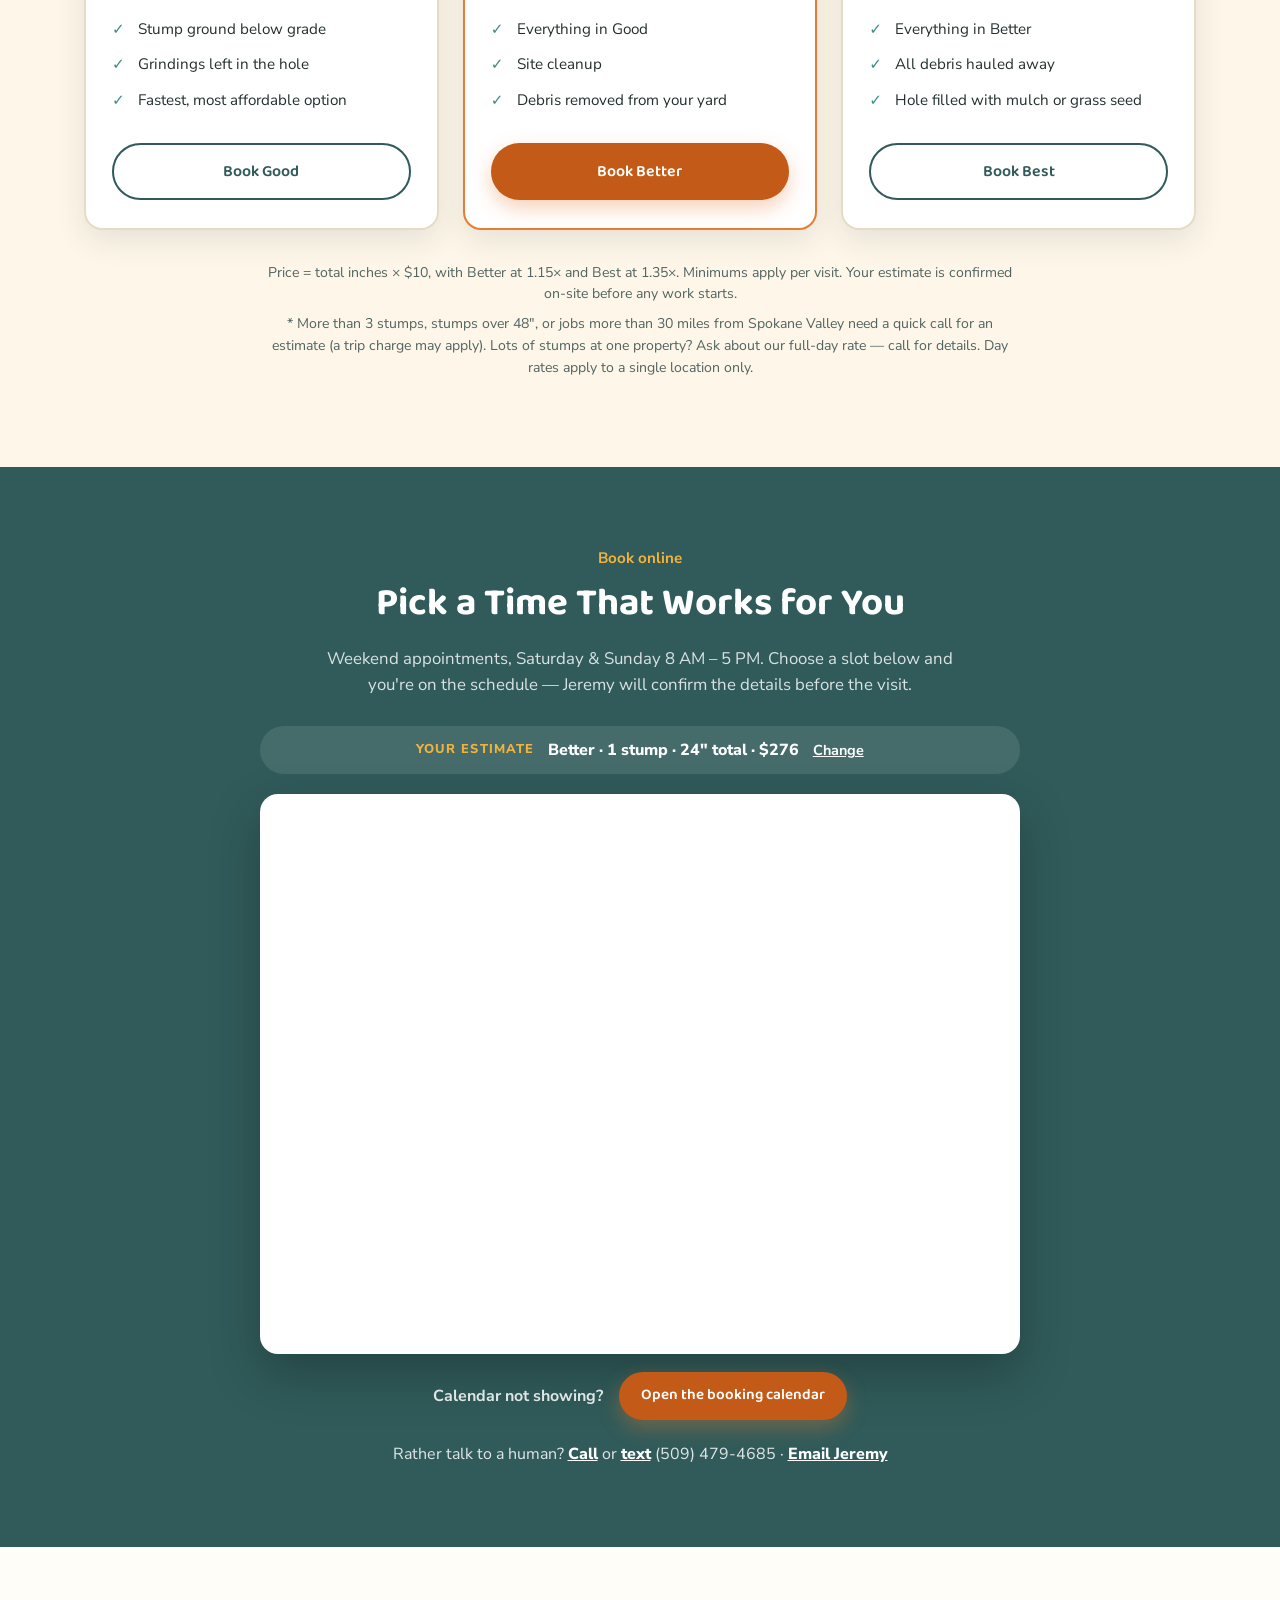
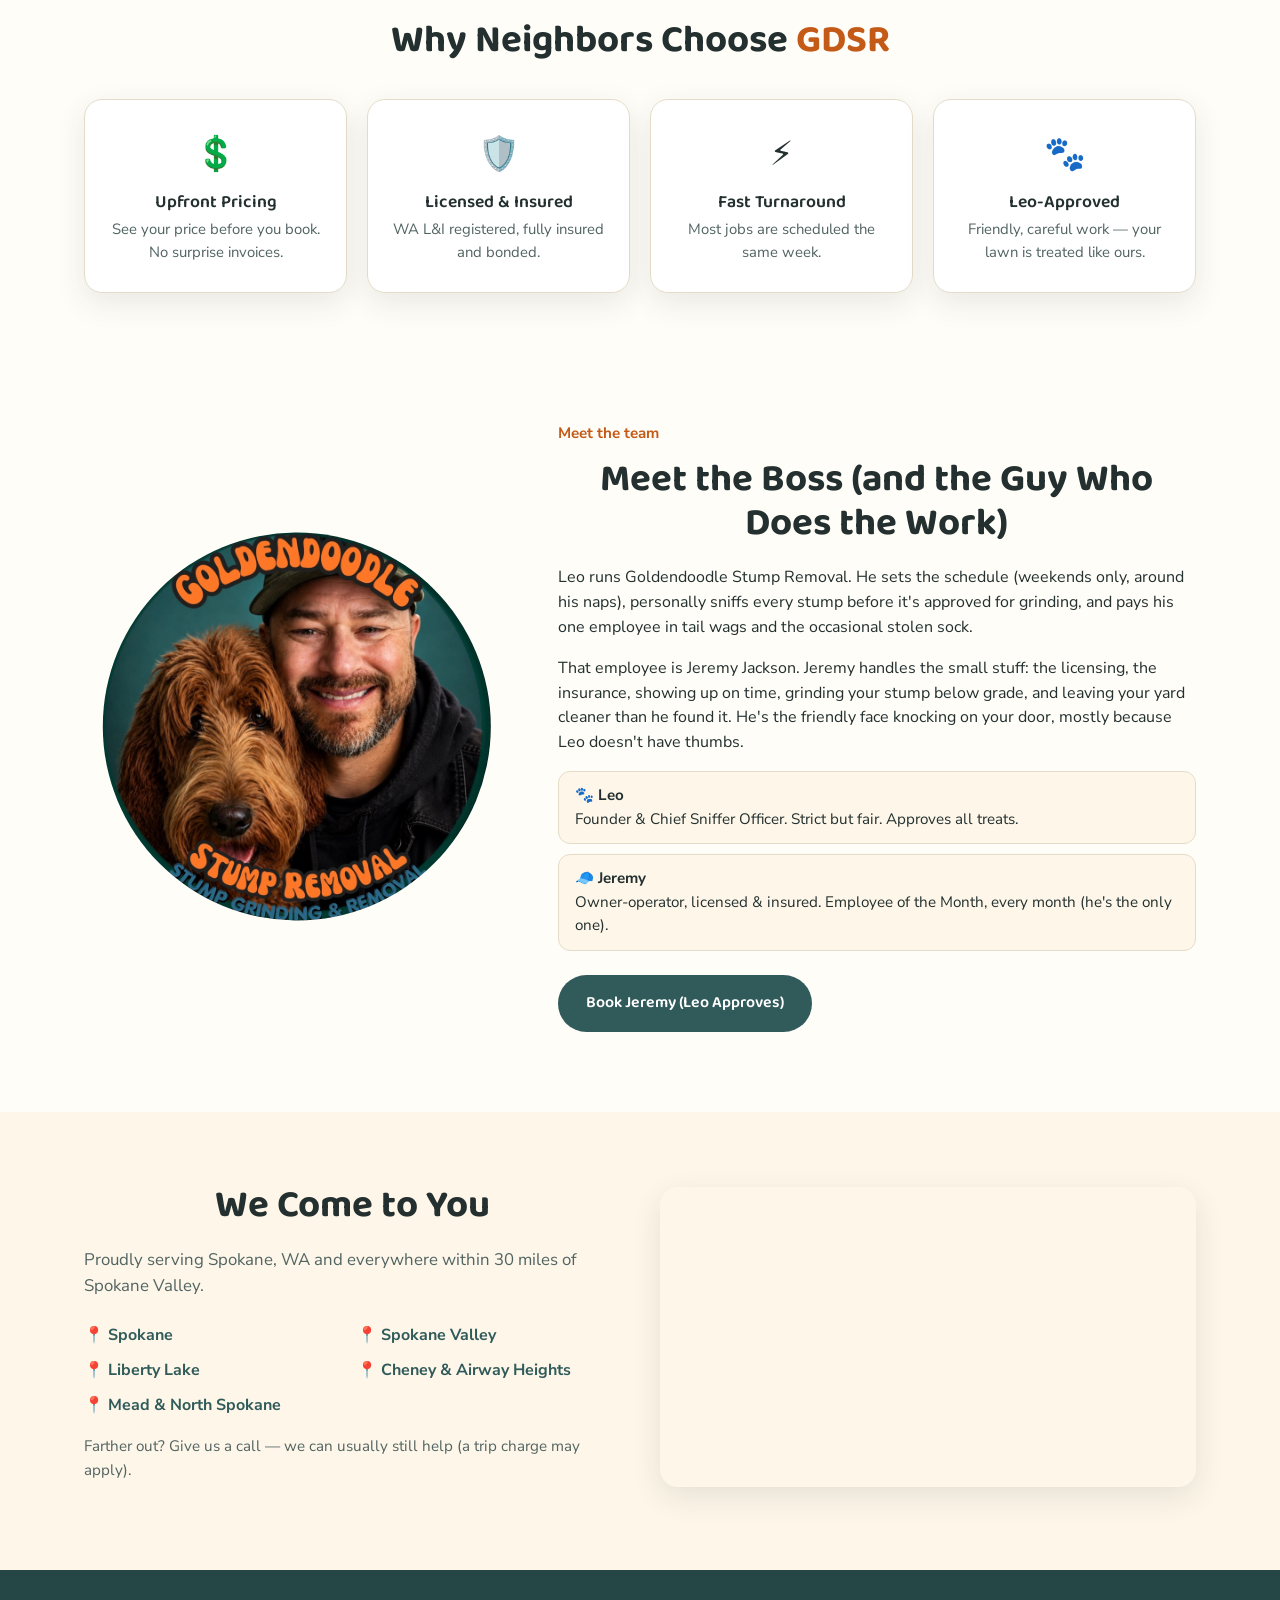
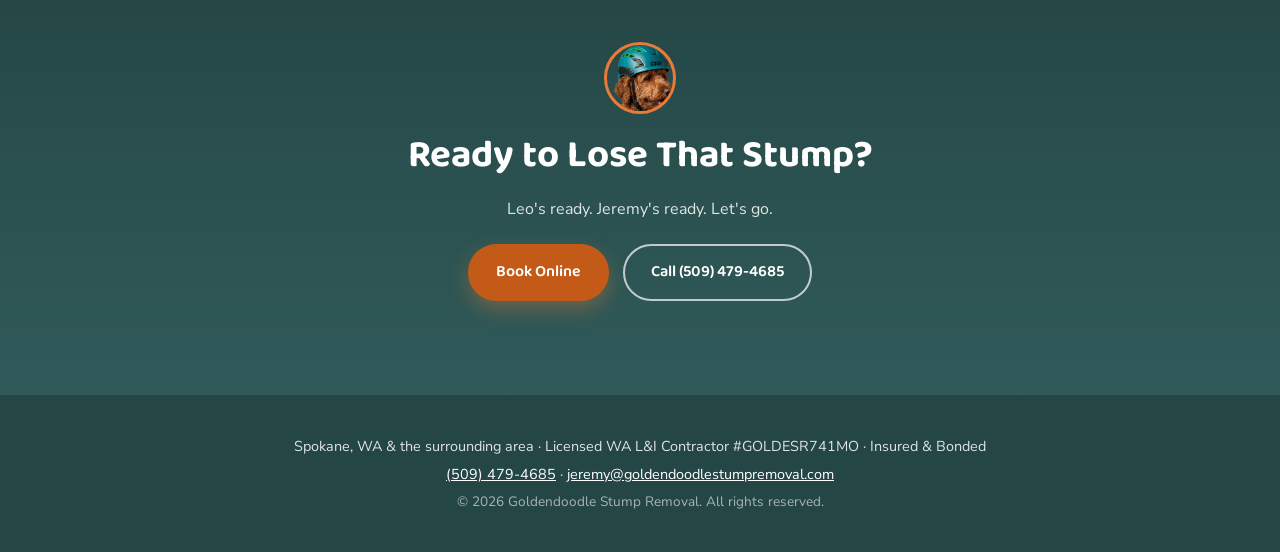
==== commit c47765c7: "Remove old wordmark logo from footer Co-Authored-By: Claude Opus 5.5 <noreply@anthropic.com>" ====
--- a/index.html
+++ b/index.html
@@ -315,7 +315,6 @@
 
 <footer class="site-footer">
   <div class="wrap footer-inner">
-    <img src="images/logo-wordmark.png" alt="Goldendoodle Stump Removal" class="footer-logo" width="400" height="124" loading="lazy">
     <p class="footer-meta">Spokane, WA &amp; the surrounding area · Licensed WA L&amp;I Contractor #GOLDESR741MO · Insured &amp; Bonded</p>
     <p class="footer-meta"><a href="tel:+15094794685">(509) 479-4685</a> · <a href="mailto:jeremy@goldendoodlestumpremoval.com">jeremy@goldendoodlestumpremoval.com</a></p>
     <p class="footer-copy">&copy; <span id="year"></span> Goldendoodle Stump Removal. All rights reserved.</p>
--- a/styles.css
+++ b/styles.css
@@ -770,7 +770,6 @@
   padding: 40px 0;
 }
 .footer-inner { text-align: center; }
-.footer-logo { height: 44px; margin: 0 auto 16px; }
 .footer-meta { font-size: .9rem; margin: 0 0 6px; }
 .footer-meta a { color: #fff; }
 .footer-copy { font-size: .85rem; color: rgba(255,255,255,.6); margin: 0; }
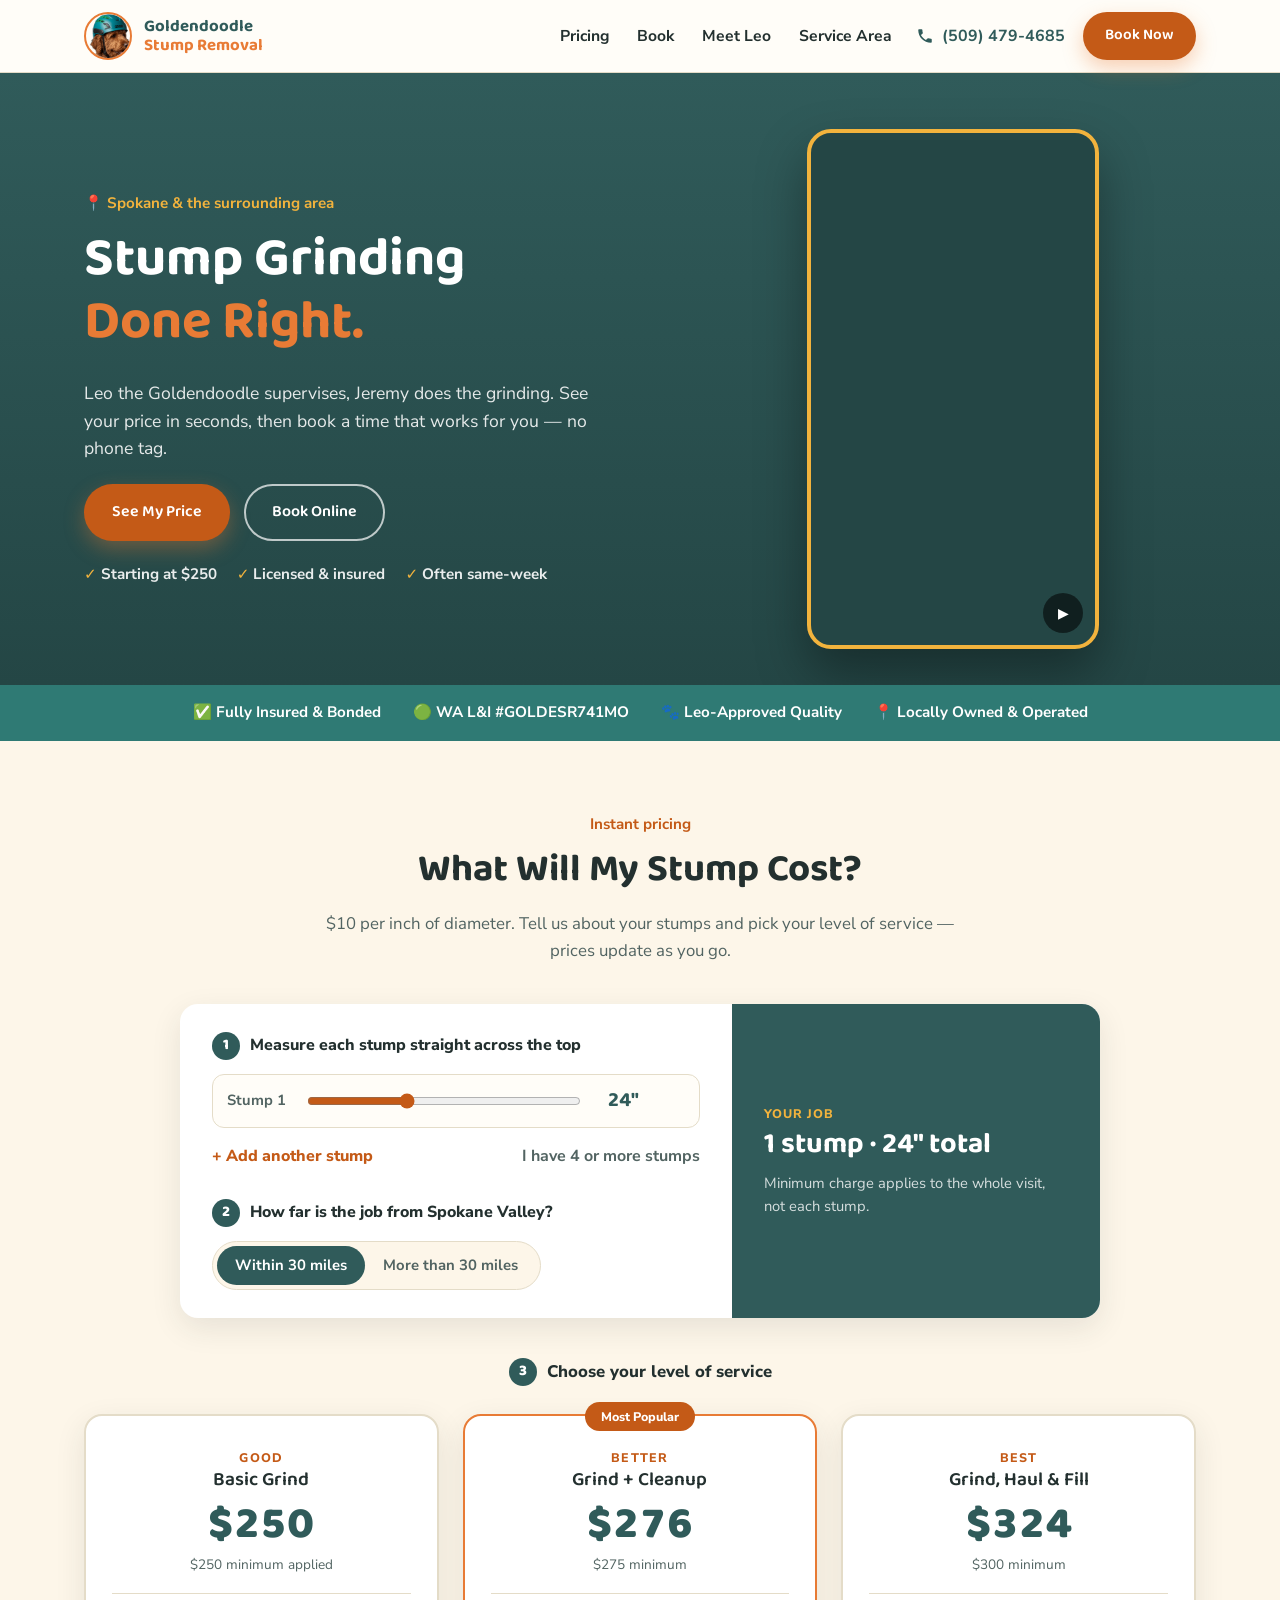
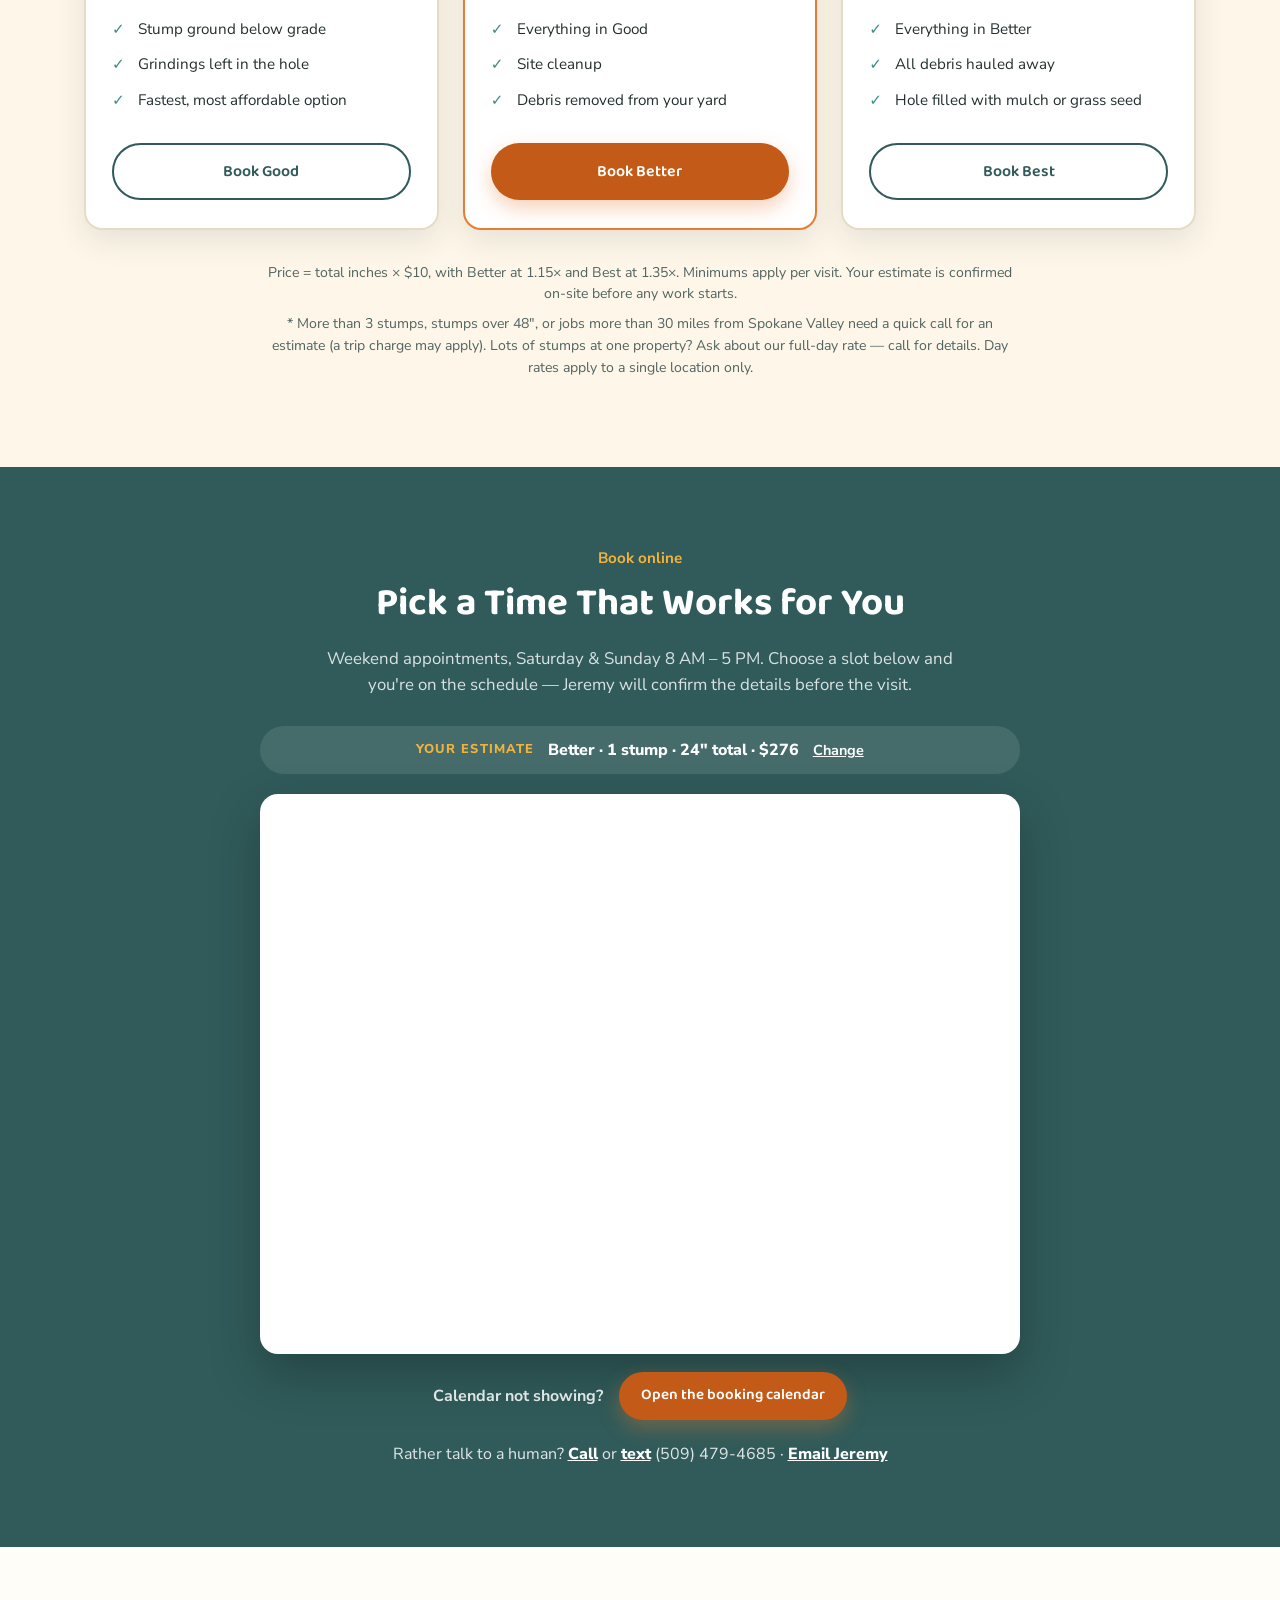
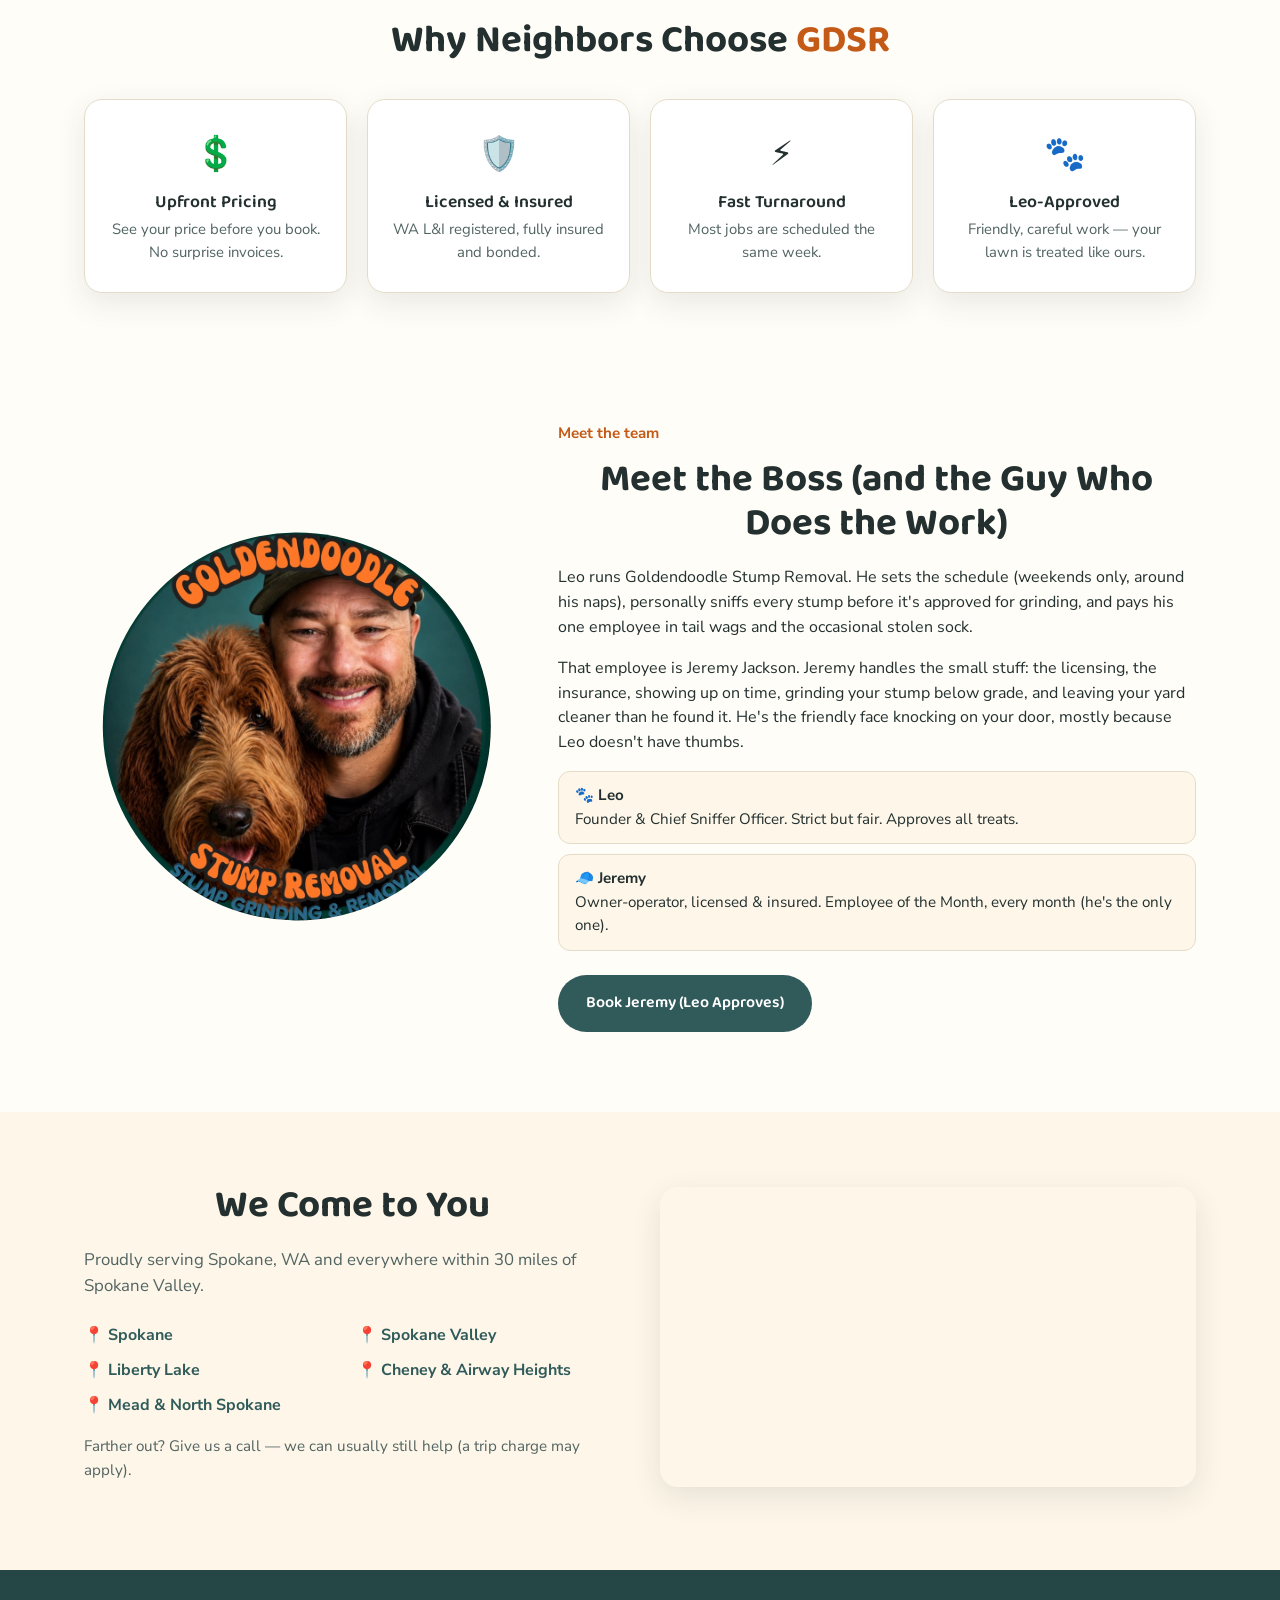
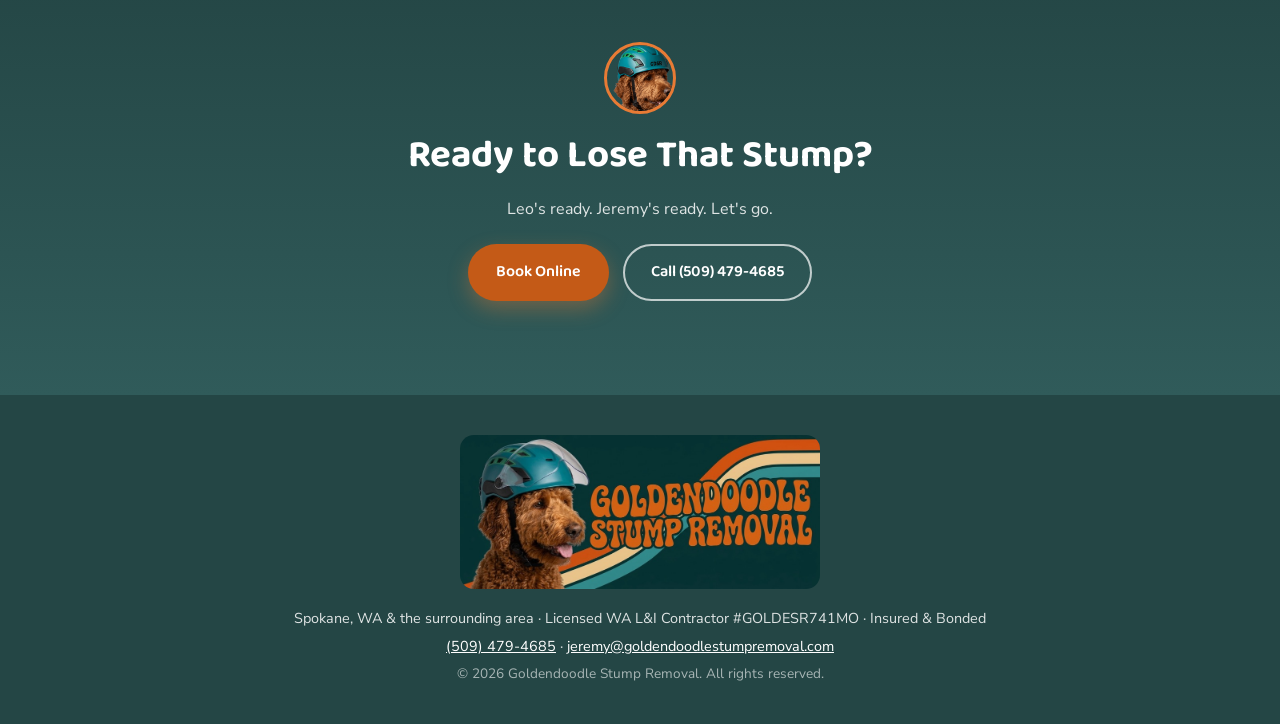
==== commit fadc05f0: "Add new Goldendoodle banner logo to footer Co-Authored-By: Claude Opus 5.5 <noreply@anthropic.com>" ====
--- a/index.html
+++ b/index.html
@@ -18,7 +18,7 @@
 <link rel="preconnect" href="https://fonts.googleapis.com">
 <link rel="preconnect" href="https://fonts.gstatic.com" crossorigin>
 <link href="https://fonts.googleapis.com/css2?family=Baloo+2:wght@500;600;700;800&family=Nunito+Sans:wght@400;600;700;800&display=swap" rel="stylesheet">
-<link rel="stylesheet" href="styles.css?v=7">
+<link rel="stylesheet" href="styles.css?v=8">
 <script type="application/ld+json">
 {
   "@context": "https://schema.org",
@@ -315,6 +315,7 @@
 
 <footer class="site-footer">
   <div class="wrap footer-inner">
+    <img src="images/logo-banner.jpg" alt="Goldendoodle Stump Removal" class="footer-banner" width="900" height="385" loading="lazy">
     <p class="footer-meta">Spokane, WA &amp; the surrounding area · Licensed WA L&amp;I Contractor #GOLDESR741MO · Insured &amp; Bonded</p>
     <p class="footer-meta"><a href="tel:+15094794685">(509) 479-4685</a> · <a href="mailto:jeremy@goldendoodlestumpremoval.com">jeremy@goldendoodlestumpremoval.com</a></p>
     <p class="footer-copy">&copy; <span id="year"></span> Goldendoodle Stump Removal. All rights reserved.</p>
--- a/styles.css
+++ b/styles.css
@@ -860,6 +860,8 @@
   .btn-compact { padding: 8px 12px; font-size: .8rem; }
 }
 
+.footer-banner { width: 100%; max-width: 360px; height: auto; border-radius: 14px; margin: 0 auto 18px; display: block; }
+
 /* Phones: the video leads the first screen, with just the two buttons and a scroll cue,
    and the trust strip still visible. The headline stays for search engines and screen readers. */
 @media (max-width: 640px) {
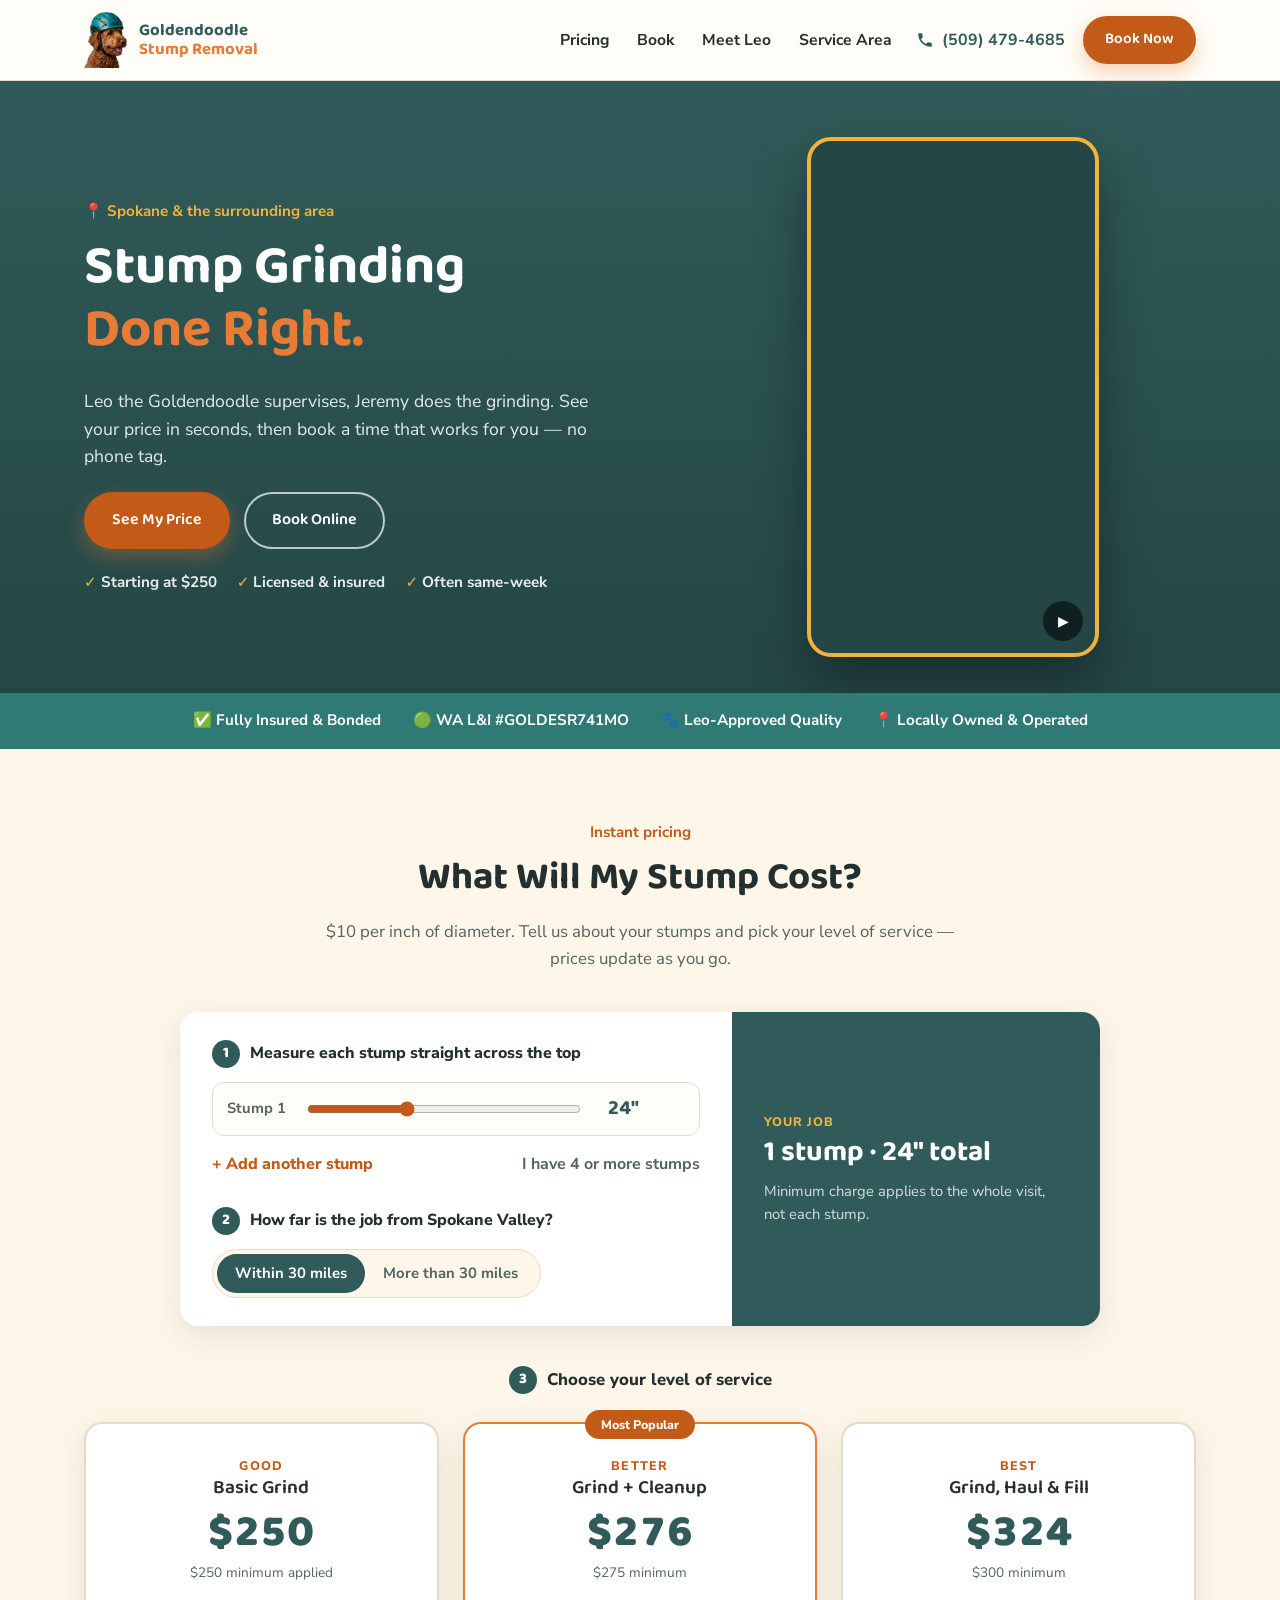
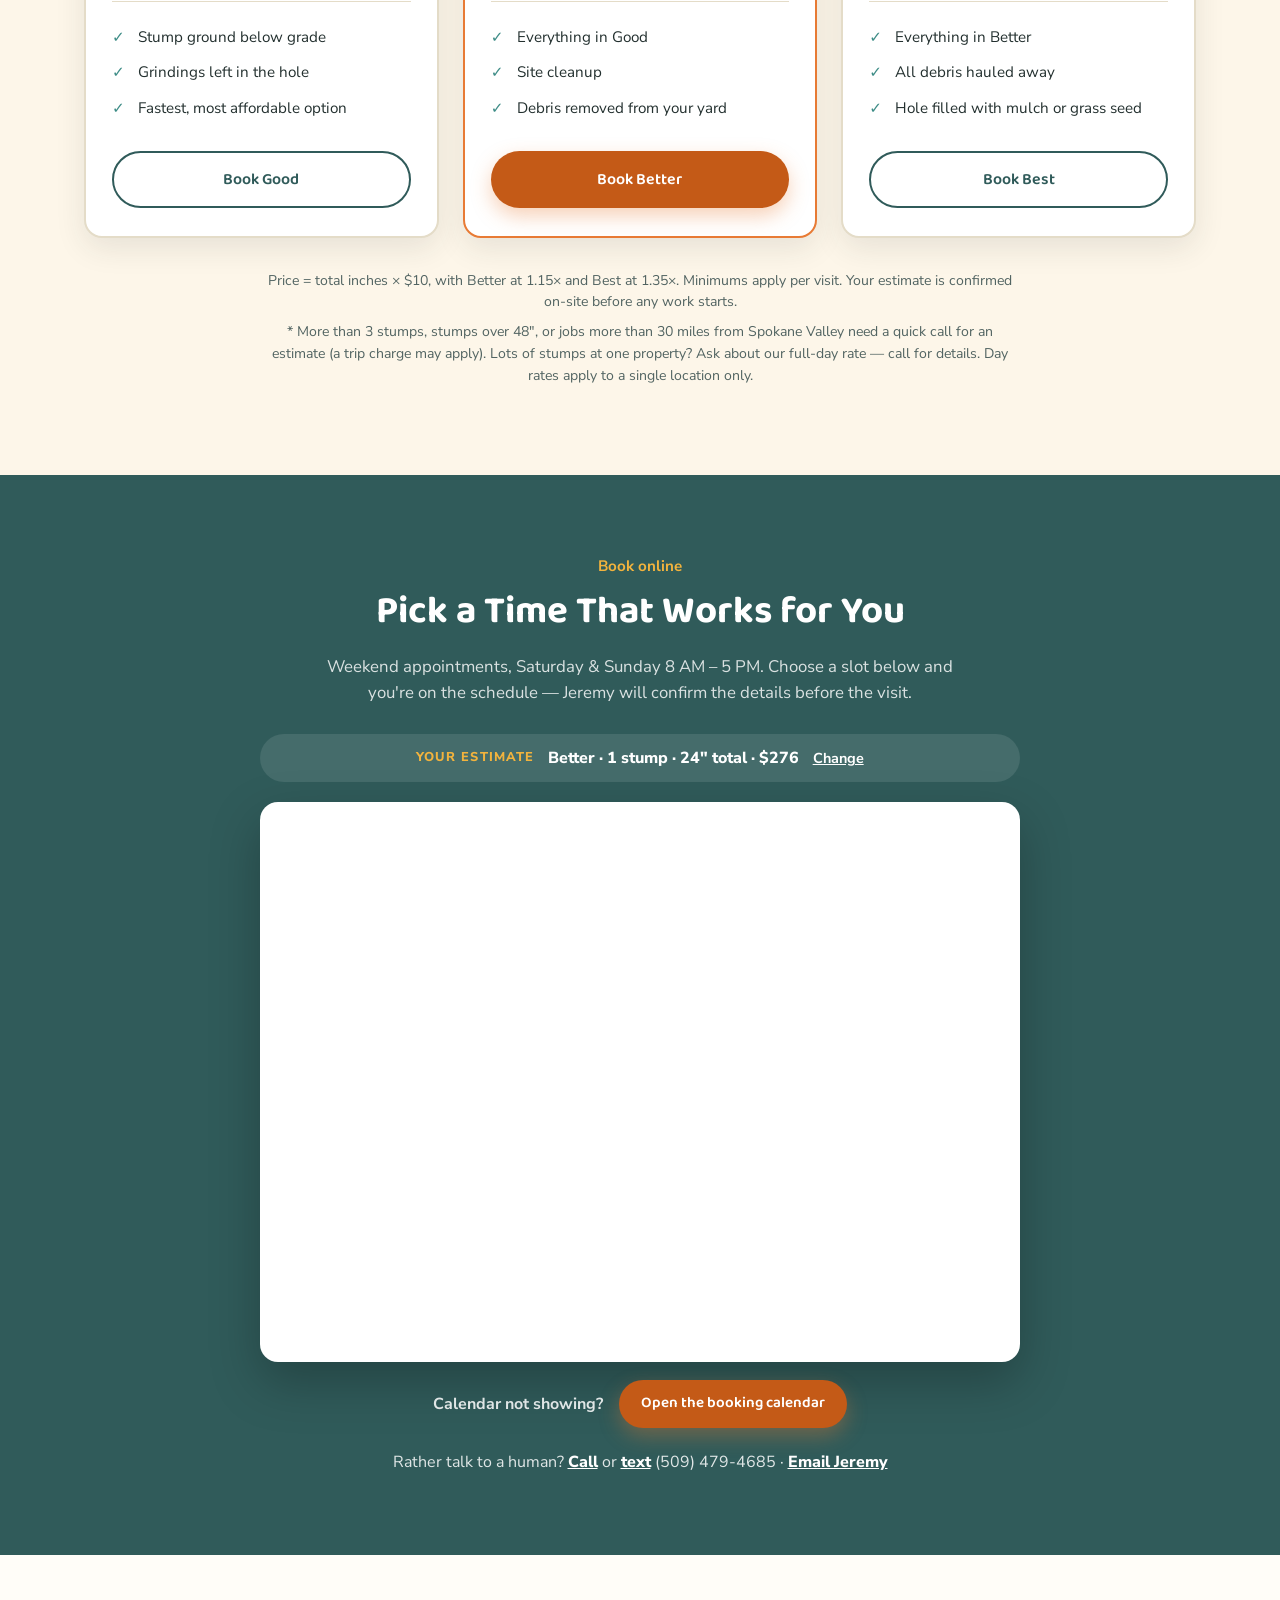
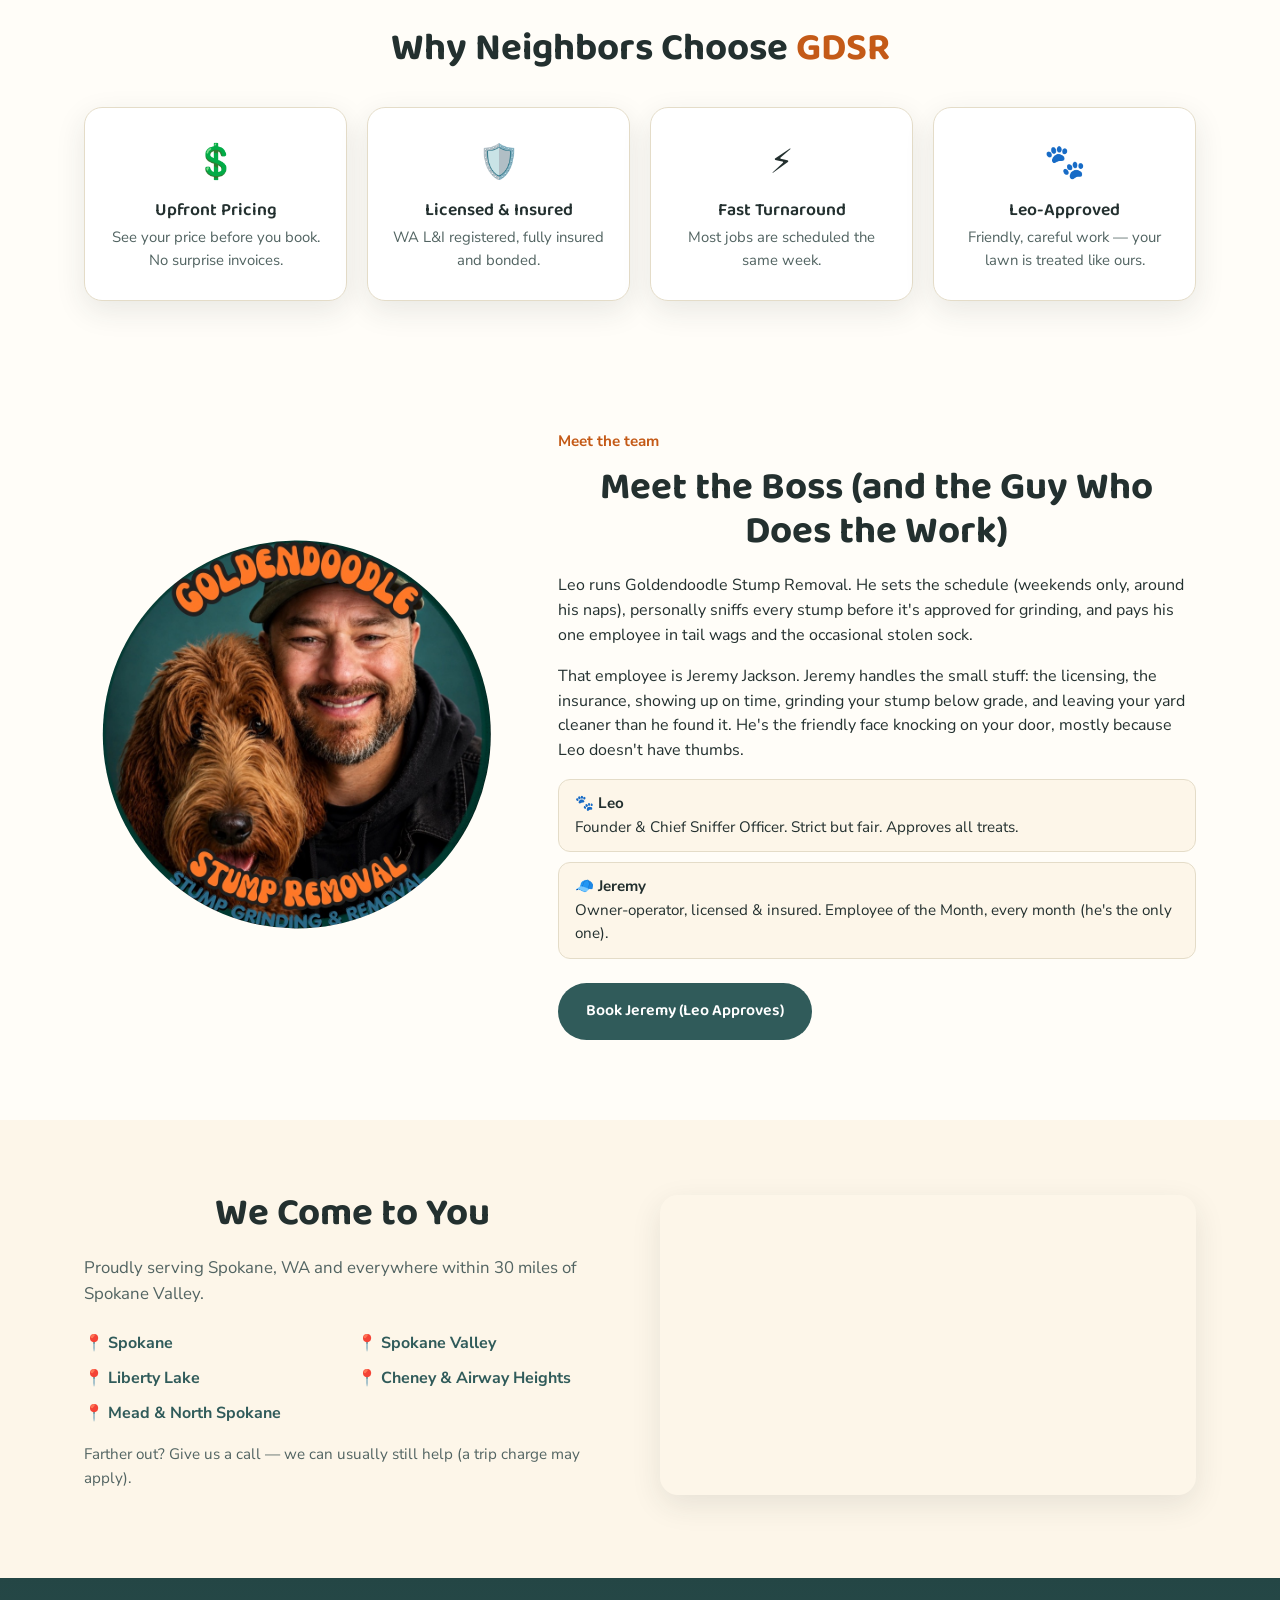
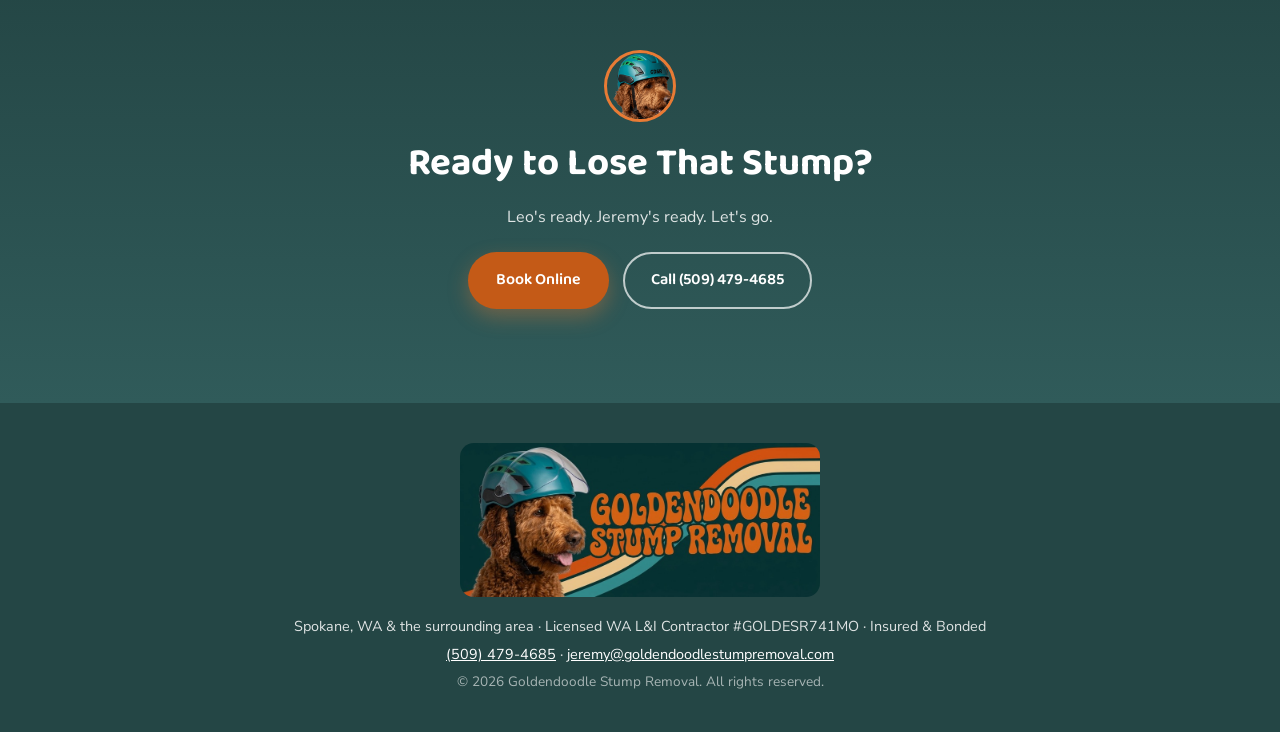
==== commit 356ceeeb: "Header: new uncircled Leo helmet mark Co-Authored-By: Claude Opus 5.5 <noreply@anthropic.com>" ====
--- a/index.html
+++ b/index.html
@@ -18,7 +18,7 @@
 <link rel="preconnect" href="https://fonts.googleapis.com">
 <link rel="preconnect" href="https://fonts.gstatic.com" crossorigin>
 <link href="https://fonts.googleapis.com/css2?family=Baloo+2:wght@500;600;700;800&family=Nunito+Sans:wght@400;600;700;800&display=swap" rel="stylesheet">
-<link rel="stylesheet" href="styles.css?v=8">
+<link rel="stylesheet" href="styles.css?v=9">
 <script type="application/ld+json">
 {
   "@context": "https://schema.org",
@@ -41,7 +41,7 @@
 <header class="site-header">
   <div class="wrap header-inner">
     <a class="brand" href="#top">
-      <img src="images/leo-headshot.png" alt="" class="brand-mark" width="48" height="48">
+      <img src="images/leo-helmet-mark.png" alt="" class="brand-mark" width="149" height="192">
       <span class="brand-text">
         <span class="brand-line brand-line-1">Goldendoodle</span>
         <span class="brand-line brand-line-2">Stump Removal</span>
--- a/styles.css
+++ b/styles.css
@@ -150,11 +150,8 @@
   margin-right: auto;
 }
 .brand-mark {
-  width: 48px;
-  height: 48px;
-  border-radius: 50%;
-  object-fit: cover;
-  border: 2px solid var(--orange);
+  width: auto;
+  height: 56px;
 }
 .brand-text {
   display: flex;
@@ -835,7 +832,7 @@
 
 @media (max-width: 560px) {
   .header-inner { gap: 10px; }
-  .brand-mark { width: 40px; height: 40px; }
+  .brand-mark { height: 48px; }
   .brand-line-1, .brand-line-2 { font-size: .92rem; }
   .btn-compact { padding: 8px 14px; font-size: .85rem; }
   .wrap { padding: 0 16px; }
@@ -856,7 +853,7 @@
   .header-inner { gap: 8px; }
   .phone-link { display: none; }
   .brand-line-1, .brand-line-2 { font-size: .82rem; }
-  .brand-mark { width: 36px; height: 36px; }
+  .brand-mark { height: 44px; }
   .btn-compact { padding: 8px 12px; font-size: .8rem; }
 }
 
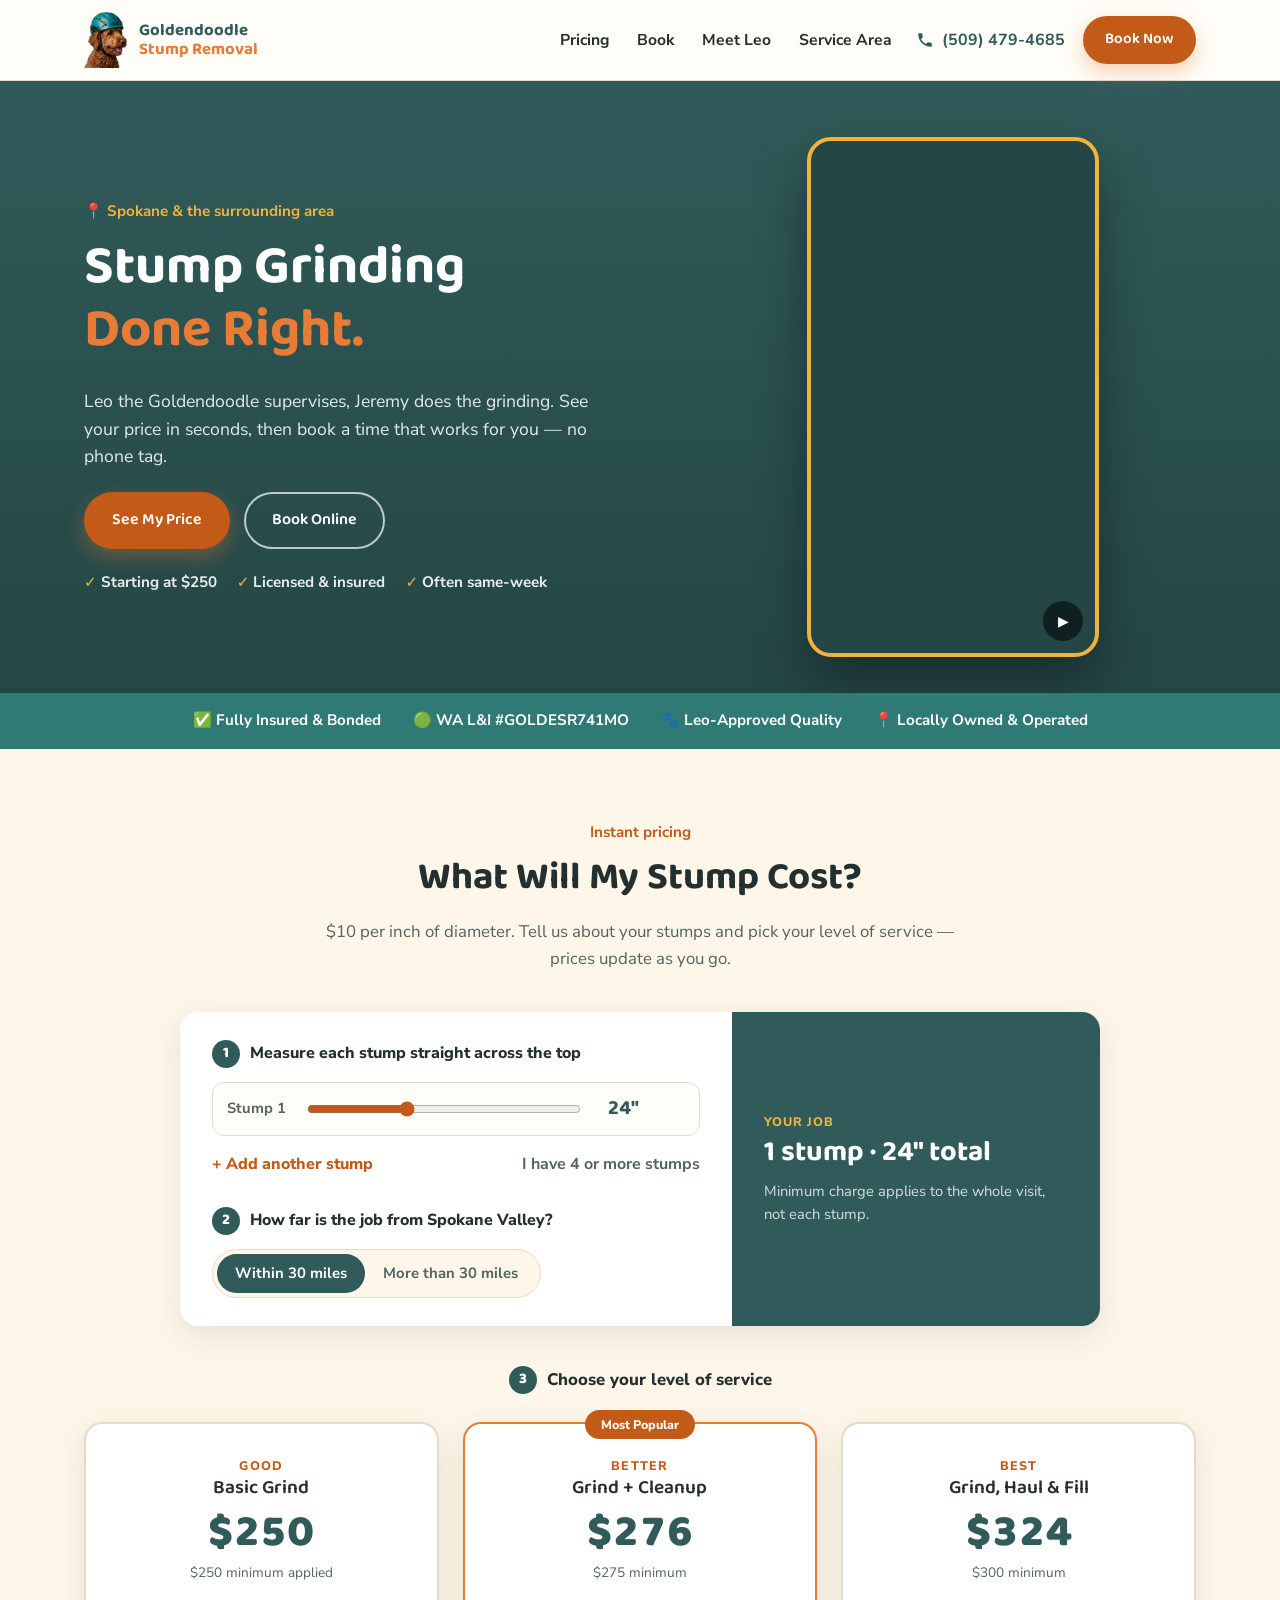
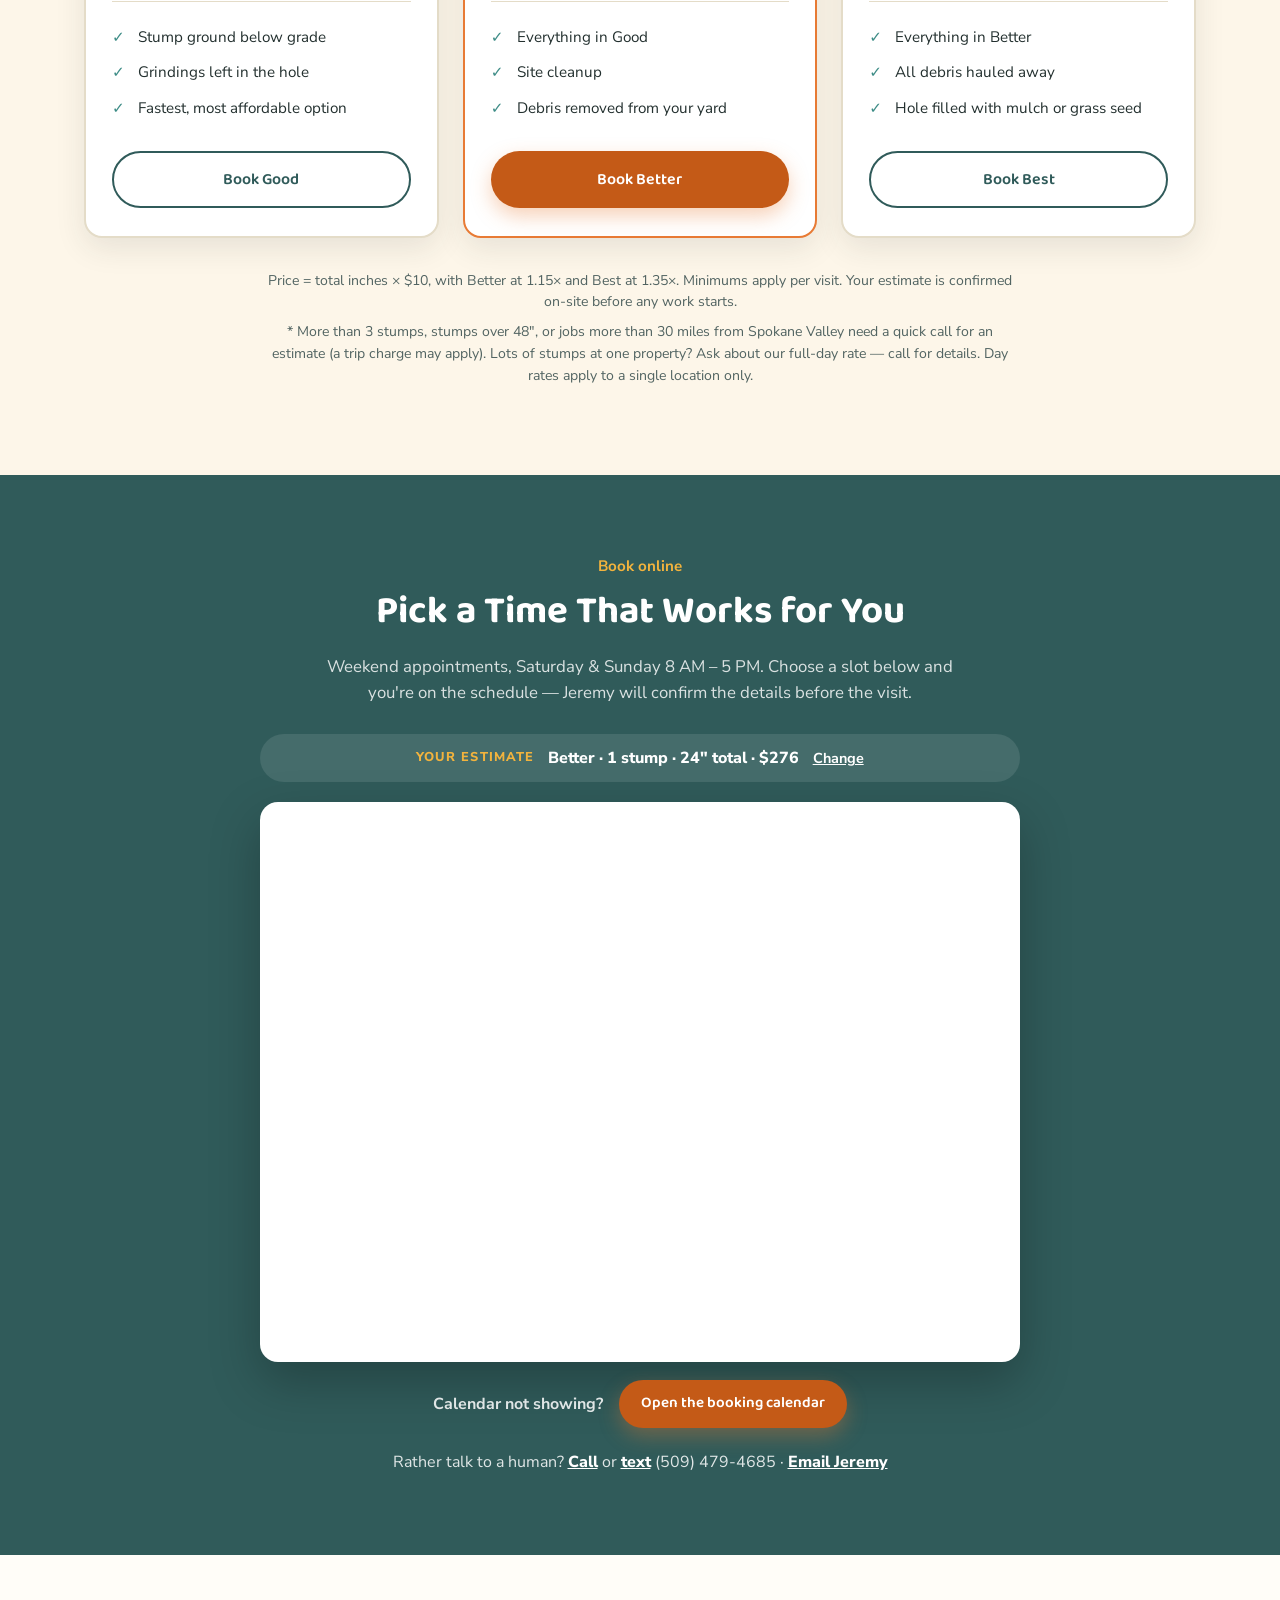
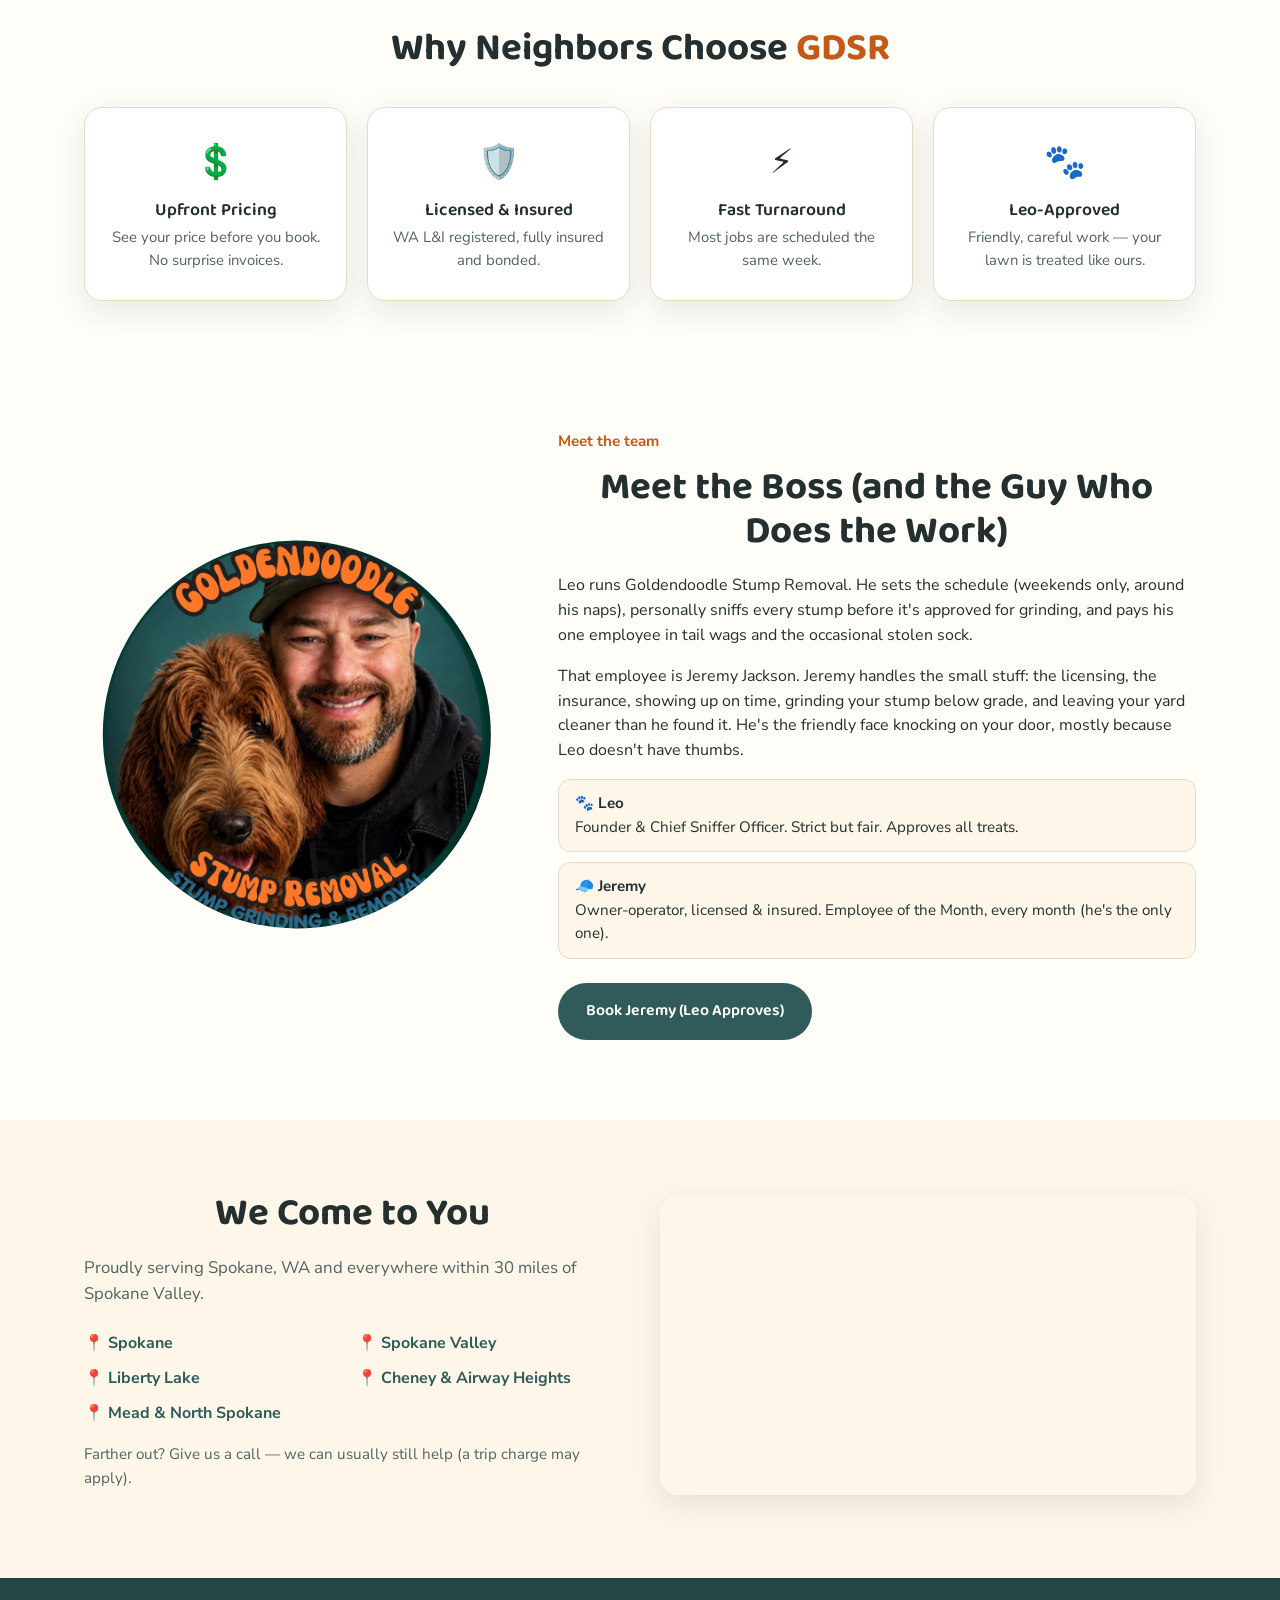
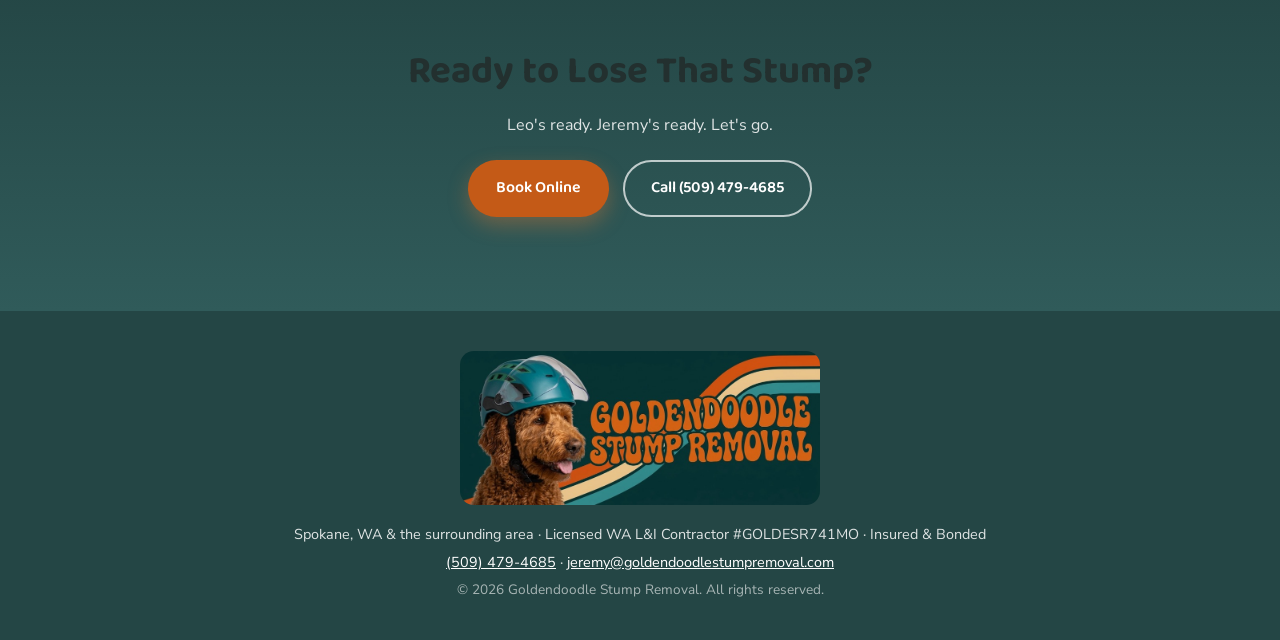
==== commit 041a2897: "Remove circle helmet icon above final call to action Co-Authored-By: Claude Opus 5.5 <noreply@anthro" ====
--- a/index.html
+++ b/index.html
@@ -12,9 +12,10 @@
 <meta property="og:url" content="https://goldendoodlestumpremoval.com/">
 <meta property="og:image" content="https://goldendoodlestumpremoval.com/images/jeremy-and-leo.jpg">
 <meta name="theme-color" content="#305B5A">
-<link rel="icon" type="image/png" sizes="32x32" href="images/favicon-32.png">
-<link rel="icon" type="image/png" sizes="192x192" href="images/favicon-192.png">
-<link rel="apple-touch-icon" href="images/favicon-192.png">
+<link rel="icon" type="image/png" sizes="32x32" href="images/favicon-32.png?v=2">
+<link rel="icon" type="image/png" sizes="48x48" href="images/favicon-48.png?v=2">
+<link rel="icon" type="image/png" sizes="192x192" href="images/favicon-192.png?v=2">
+<link rel="apple-touch-icon" sizes="180x180" href="images/apple-touch-icon.png?v=2">
 <link rel="preconnect" href="https://fonts.googleapis.com">
 <link rel="preconnect" href="https://fonts.gstatic.com" crossorigin>
 <link href="https://fonts.googleapis.com/css2?family=Baloo+2:wght@500;600;700;800&family=Nunito+Sans:wght@400;600;700;800&display=swap" rel="stylesheet">
@@ -301,7 +302,6 @@
 
   <section class="final-cta">
     <div class="wrap final-cta-inner">
-      <img src="images/leo-headshot.png" alt="" class="final-cta-logo" width="72" height="72" loading="lazy">
       <h2>Ready to Lose That Stump?</h2>
       <p>Leo's ready. Jeremy's ready. Let's go.</p>
       <div class="hero-actions final-cta-actions">
--- a/styles.css
+++ b/styles.css
@@ -749,7 +749,6 @@
   padding: 72px 0;
   text-align: center;
 }
-.final-cta-logo {
   width: 72px;
   height: 72px;
   border-radius: 50%;
